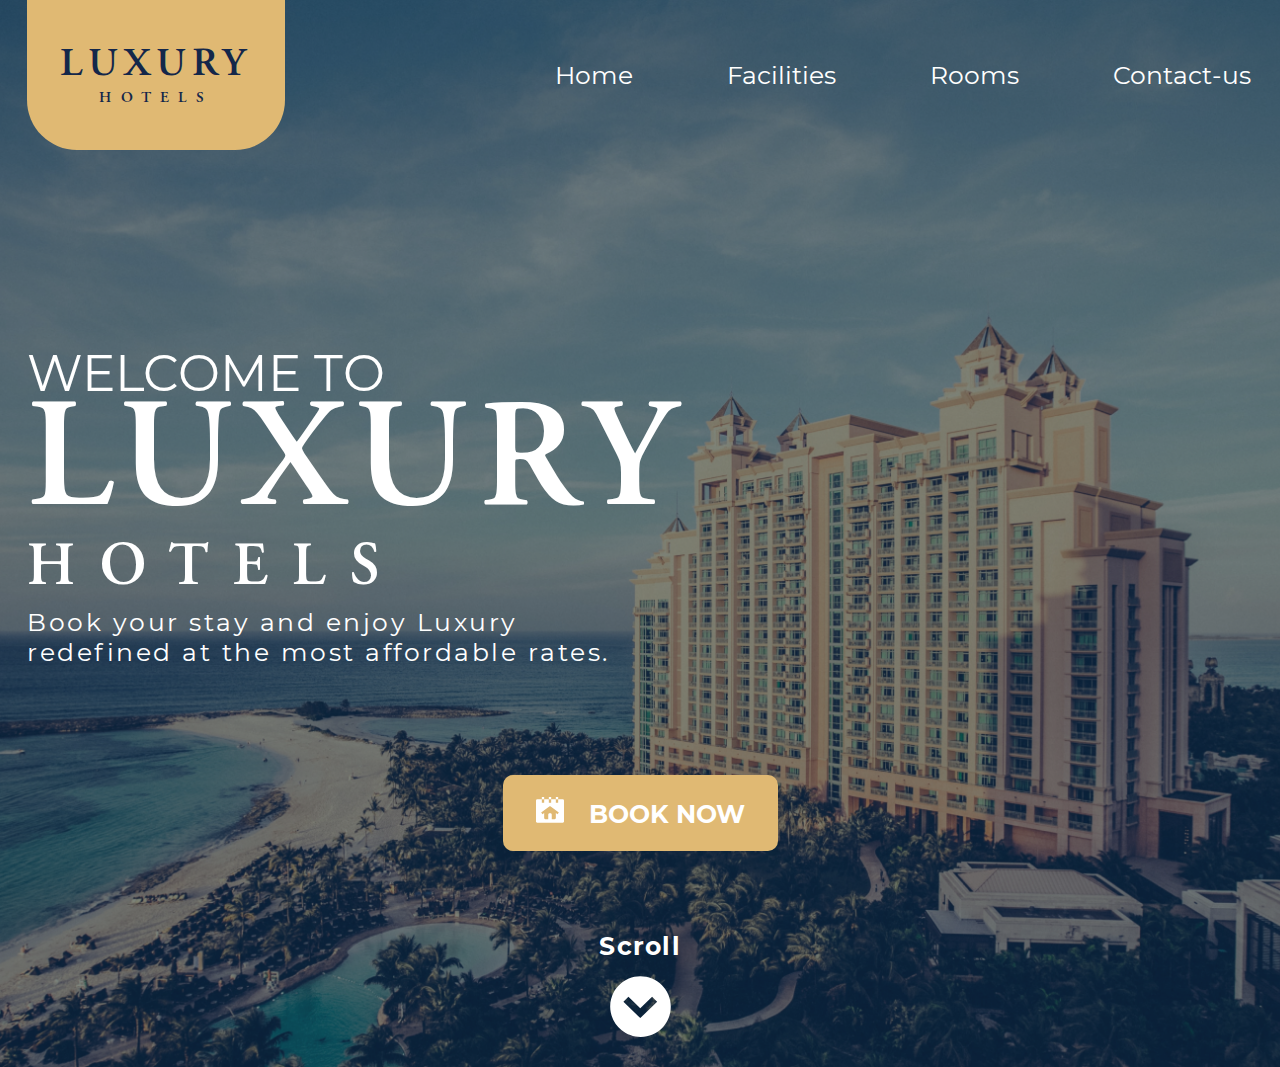
==== index.html @ 6fe110f0 "one block" ====
<!DOCTYPE html>
<html lang="en">
<head>
    <meta charset="UTF-8">
    <meta http-equiv="X-UA-Compatible" content="IE=edge">
    <meta name="viewport" content="width=device-width, initial-scale=1.0">
    <title>Luxury Hotel Dubai | Official Site</title>
    <link rel="shortcut icon" href="img/favicon.ico" type="image/x-icon">
    <style>
    @font-face {
    font-family: 'Adobe Garamond Pro Adobe Semibold';
    src: url('fonts/AGaramondPro-Semibold.eot');
    src: url('fonts/AGaramondPro-Semibold.eot?#iefix') format('embedded-opentype'),
    url('fonts/AGaramondPro-Semibold.woff') format('woff'),
    url('fonts/AGaramondPro-Semibold.ttf') format('truetype');
    font-weight: normal;
    font-style: normal;
    }
    @font-face {
    font-family: 'Montserrat';
    font-style: normal;
    font-weight: 400;
    src: url('fonts/montserrat-v15-latin-regular.eot'); /* IE9 Compat Modes */
    src: local(''),
        url('fonts/montserrat-v15-latin-regular.eot?#iefix') format('embedded-opentype'), /* IE6-IE8 */
        url('fonts/montserrat-v15-latin-regular.woff2') format('woff2'), /* Super Modern Browsers */
        url('fonts/montserrat-v15-latin-regular.woff') format('woff'), /* Modern Browsers */
        url('fonts/montserrat-v15-latin-regular.ttf') format('truetype'), /* Safari, Android, iOS */
        url('fonts/montserrat-v15-latin-regular.svg#Montserrat') format('svg'); /* Legacy iOS */
    }
    @font-face {
    font-family: 'Montserrat';
    font-style: normal;
    font-weight: 700;
    src: url('fonts/montserrat-v15-latin-700.eot'); /* IE9 Compat Modes */
    src: local(''),
        url('fonts/montserrat-v15-latin-700.eot?#iefix') format('embedded-opentype'), /* IE6-IE8 */
        url('fonts/montserrat-v15-latin-700.woff2') format('woff2'), /* Super Modern Browsers */
        url('fonts/montserrat-v15-latin-700.woff') format('woff'), /* Modern Browsers */
        url('fonts/montserrat-v15-latin-700.ttf') format('truetype'), /* Safari, Android, iOS */
        url('fonts/montserrat-v15-latin-700.svg#Montserrat') format('svg'); /* Legacy iOS */
    }
    </style>
    <link rel="stylesheet" href="style.css">
</head>
<body>
    <header class="header">
        <div class="header__container">
            <div class="top-header">
                <div class="top-header__contain-link">
                    <a href="" class="top-header__link">
                        <h1 class="top-header__title">LUXURY</h1>
                        <span class="top-header__sub-title">HOTELS</span>
                    </a>
                </div>
                <div class="top-header__menu">
                    <ul class="top-header__menu-list">
                        <li><a class="top-header__menu-link" href="index.php">Home</a></li>
                        <li><a class="top-header__menu-link" href="facilities.php">Facilities</a></li>
                        <li><a class="top-header__menu-link" href="rooms.php">Rooms</a></li>
                        <li><a class="top-header__menu-link" href="contact.php">Contact-us</a></li>
                    </ul>
                </div>
            </div>
            <div class="bottom-header">
                <div class="bottom-header__text-info">
                    <p class="bottom-header__title-top">WELCOME TO</p>
                    <h2 class="bottom-header__title">LUXURY</h2>
                    <span class="bottom-header__title-bottom">HOTELS</span>
                    <p class="bottom-header__title-text">Book your stay and enjoy Luxury
                        redefined at the most affordable rates.
                    </p>
                </div>
                <div class="bottom-header__elemrnts">
                    <button class="bottom-header__button">
                        <svg class="bottom-header__button-img" width="28" height="26" viewBox="0 0 28 26" fill="none" xmlns="http://www.w3.org/2000/svg">
                            <path d="M12.8333 0H15.1667V2.33333H12.8333V0Z" fill="white"/>
                            <path d="M19.8333 0H22.1667V2.33333H19.8333V0Z" fill="white"/>
                            <path d="M5.83333 0H8.16666V2.33333H5.83333V0Z" fill="white"/>
                            <path d="M26.8333 2.33331L22.1667 2.33333L22.1667 5.83331H19.8333L19.8333 2.33333H15.1667L15.1667 5.83331H12.8333L12.8333 2.33333H8.16666L8.16667 5.83331H5.83333L5.83333 2.33333L1.16667 2.33331C0.857247 2.33331 0.560501 2.45623 0.341709 2.67502C0.122916 2.89381 0 3.19056 0 3.49998V24.5C0 24.8094 0.122916 25.1061 0.341709 25.3249C0.560501 25.5437 0.857247 25.6666 1.16667 25.6666H26.8333C27.1427 25.6666 27.4395 25.5437 27.6583 25.3249C27.8771 25.1061 28 24.8094 28 24.5V3.49998C28 3.19056 27.8771 2.89381 27.6583 2.67502C27.4395 2.45623 27.1427 2.33331 26.8333 2.33331ZM21.4887 17.2827L19.8333 16.1V21C19.8333 21.3094 19.7104 21.6061 19.4916 21.8249C19.2728 22.0437 18.9761 22.1666 18.6667 22.1666H15.75V17.5C15.75 17.1906 15.6271 16.8938 15.4083 16.675C15.1895 16.4562 14.8927 16.3333 14.5833 16.3333H13.4167C13.1072 16.3333 12.8105 16.4562 12.5917 16.675C12.3729 16.8938 12.25 17.1906 12.25 17.5V22.1666H9.33333C9.02391 22.1666 8.72717 22.0437 8.50837 21.8249C8.28958 21.6061 8.16667 21.3094 8.16667 21V16.1L6.51146 17.2827L5.15521 15.3839L13.3219 9.5506C13.5206 9.4113 13.7573 9.33657 14 9.33657C14.2427 9.33657 14.4794 9.4113 14.6781 9.5506L22.8448 15.3839L21.4887 17.2827Z" fill="white"/>
                        </svg>
                        book now
                    </button>
                    <div class="scroll-element">
                        <span class="scroll-element__text">Scroll</span>
                        <svg class="scroll-element__img" width="61" height="61" viewBox="0 0 61 61" fill="none" xmlns="http://www.w3.org/2000/svg">
                            <path d="M30.662 61C23.6269 60.9939 16.8101 58.5566 11.366 54.1008C5.92184 49.6451 2.18493 43.4447 0.78804 36.5497C-0.608846 29.6547 0.420145 22.4888 3.70077 16.2655C6.98139 10.0421 12.312 5.14381 18.79 2.40002C26.218 -0.616 34.5347 -0.58696 41.9415 2.48086C49.3483 5.54868 55.2499 11.4087 58.37 18.7936C61.49 26.1786 61.5778 34.4949 58.6144 41.944C55.6509 49.3932 49.8744 55.3765 42.534 58.6C38.7784 60.1907 34.7405 61.007 30.662 61ZM18.439 20.755L13.422 25.655L30.262 42.1L47.103 25.65L42.086 20.75L30.262 32.3L18.439 20.755Z" fill="white"/>
                        </svg>
                    </div>
                </div>
            </div>
        </div>
    </header>
</body>
</html>
---- style.css ----
* {
    padding: 0;
    margin: 0;
    box-sizing: border-box;
    border: 0;
}

.header {
    background: url(img/backgrounHeader.png) no-repeat 50%;
    background-size: cover;
}

.header__container {
    margin: 0 auto;
    max-width: 1498px;
    width: 100%;
}

.top-header {
    display: flex;
    justify-content: space-between;
    align-items: center;
    margin-bottom: 193px;
}

.top-header__contain-link {
    background: #E0B973;
    border-bottom-left-radius: 50px;
    border-bottom-right-radius: 50px;
}

.top-header__link {
    display: block;
    text-decoration: none;
    padding: 42px 33px;
}

.top-header__title {
    font-family: 'Adobe Garamond Pro Adobe Semibold';
    font-style: normal;
    text-align: center;
    font-weight: normal;
    font-size: 40px;
    letter-spacing: 0.15em;
    color: #14274A;
}

.top-header__sub-title {
    display: block;
    font-family: 'Adobe Garamond Pro Adobe Semibold';
    font-style: normal;
    text-align: center;
    font-weight: normal;
    font-size: 15px;
    letter-spacing: 9px;
    color: #14274A;
}

.top-header__menu-list {
    display: flex;
    list-style-type: none;
}

.top-header__menu-link {
    text-decoration: none;
    color: #FFFFFF;
    font-family: Montserrat;
    font-style: normal;
    font-weight: normal;
    font-size: 25px;
    border: 2px solid transparent;
}

.top-header__menu-list li + li{
    padding-left: 90px;
}

.bottom-header__text-info {
    width: 100%;
    max-width: 700px;
    margin-bottom: 108px;
}

.bottom-header__title-top {
    font-family: Montserrat;
    font-style: normal;
    font-weight: normal;
    font-size: 50px;
    color: #FFFFFF;
}

.bottom-header__title {
    font-family: 'Adobe Garamond Pro Adobe Semibold';
    font-style: normal;
    font-weight: bold;
    font-size: 154px;
    line-height: 110px;
    letter-spacing: 0.07em;
    color: #FFFFFF;
    margin: 10px 0 10px 0;
}

.bottom-header__title-bottom {
    font-family: 'Adobe Garamond Pro Adobe Semibold';
    font-style: normal;
    font-weight: bold;
    font-size: 60px;
    letter-spacing: 0.4em;
    color: #FFFFFF;
}

.bottom-header__title-text {
    font-family: Montserrat;
    font-style: normal;
    font-weight: normal;
    font-size: 25px;
    letter-spacing: 0.1em;
    color: #FFFFFF;
    max-width: 600px;
}

.bottom-header__elemrnts {
    display: flex;
    justify-content: center;
    flex-direction: column;
    align-items: center;
}

.bottom-header__button {
    display: block;
    font-family: Montserrat;
    font-style: normal;
    font-weight: bold;
    font-size: 25px;
    text-transform: uppercase;
    color: #FFFFFF;
    background-color: #E0B973;
    border-radius: 10px;
    padding: 22px 33px;
    margin-bottom: 80px;
}

.bottom-header__button-img {
    margin-right: 18px;
}

.scroll-element {
    display: flex;
    justify-content: center;
    align-items: center;
    flex-direction: column;
}
.scroll-element__text {
    font-family: Montserrat;
    font-style: normal;
    font-weight: bold;
    font-size: 25px;
    letter-spacing: 0.05em;
    color: #FFFFFF;
}
.scroll-element__img {
    margin: 15px 0 30px;
}

/* MOBILE */

@media (max-width: 1520px) {
    
    .header__container {
        margin: 0 auto;
        padding: 0 27px;
    }
}

@media (max-width: 1080px) {
    
    .header__container {
        margin: 0 auto;
        padding: 0 27px;
    }

    .top-header {
        flex-direction: column;   
        margin-bottom: 150px;
    }

    .top-header__link {
        padding: 0 0 5px 0;
    }

    .top-header__contain-link {
        background: #E0B973;
        border-bottom-left-radius: 50px;
        border-bottom-right-radius: 50px;
        width: 100%;
    }

    .top-header__menu {
        margin-top: 13px;
    }

    .bottom-header__text-info {
        margin-bottom: 80px;
    }

    .bottom-header__button {
        margin-bottom: 60px;
    }
}

@media (max-width: 800px) {
    
    .top-header__menu-list li + li {
        padding-left: 30px;
    }

    .bottom-header__title-top {
        font-size: calc(50px - 50%);
    }
    
    .bottom-header__title {
        font-size: 118px;
        margin: 0;
    }
    
    .bottom-header__title-bottom {
        display: block;
        font-size: 38px;
        line-height: 25px;
        margin-bottom: 23px;
    }
    
    .scroll-element__img {
        margin: 8px 0 25px;
    }
}

@media (max-width: 576px) {
    
    .top-header__title {
        font-size: 30px;
    }

    .top-header__sub-title {
        font-size: 14px;
        letter-spacing: 6px;
        color: #14274A;
    }

    .top-header__menu-link {
        font-size: 18px;
    }

    .top-header {
        flex-direction: column;   
        margin-bottom: 75px;
    }

    .bottom-header__title-top {
        font-size: 32px;
    }

    .bottom-header__title {
        font-size: 100px;
    }

    .bottom-header__title-bottom {
        font-size: 34px;
        line-height: 4px;
        letter-spacing: 16.2px;
        margin-bottom: 23px;
    }

    .bottom-header__title-text {
        line-height: 26px;
        font-size: 17px;
        color: #FFFFFF;
        max-width: 400px;
    }

    .bottom-header__text-info {
        margin-bottom: 50px;
    }

    .bottom-header__button {
        margin-bottom: 46px;
    }

    .scroll-element__text {
        font-size: 22px;
    }

    .scroll-element__img {
        width: 40px;
        height: 40px;
    }
}

@media (max-width: 485px) and (min-width: 320px) {
    
    .header__container {
        margin: 0 auto;
        padding: 0 10px;
    }

    .top-header__menu {
        margin-top: 7.5px;
    }

    .top-header__menu-link {
        font-size: 14px;
    }

    .top-header__menu-list li + li {
        padding-left: 12px;
    }

    .bottom-header__title-top {
        font-size: 26px;
        margin-bottom: 10px;
    }

    .bottom-header__title {
        font-size: 67px;
        line-height: 52px;
        letter-spacing: 0.07em;
        margin-bottom: 10px;
    }

    .bottom-header__title-bottom {
        font-size: 24px;
        line-height: 1px;
        letter-spacing: 6.2px;
        margin-bottom: 24px;
    }

    .bottom-header__title-text {
        line-height: 20px;
        font-size: 12px;
        max-width: 400px;
    }

    .bottom-header__button {
        font-size: 18px;
        text-transform: uppercase;
        color: #FFFFFF;
        background-color: #E0B973;
        border-radius: 10px;
        padding: 15px 27px;
        margin-bottom: 40px;
}

    .bottom-header__button-img {
        margin-right: 18px;
        width: 27px;
        height: 27px;
    }

    .scroll-element__text {
        font-size: 16px;
    }

    .scroll-element__img {
        width: 30px;
        height: 30px;
    }
}
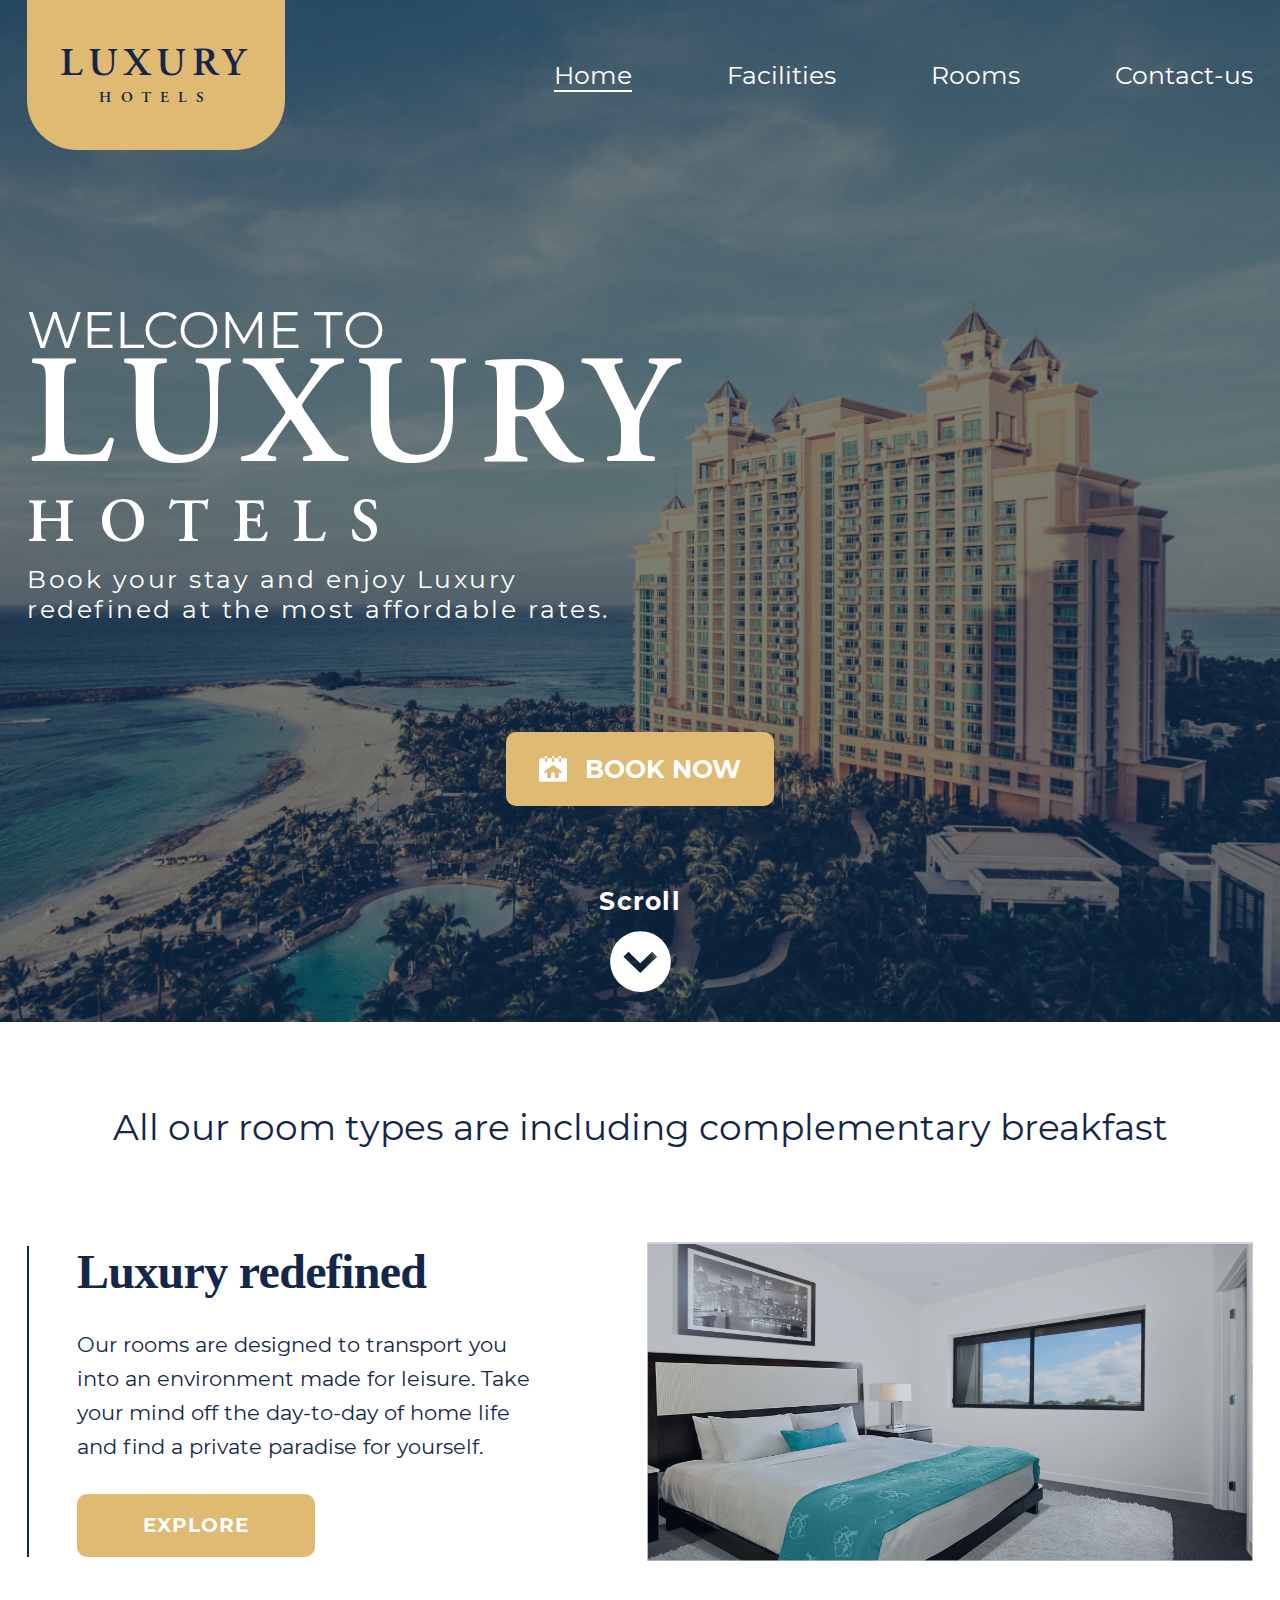
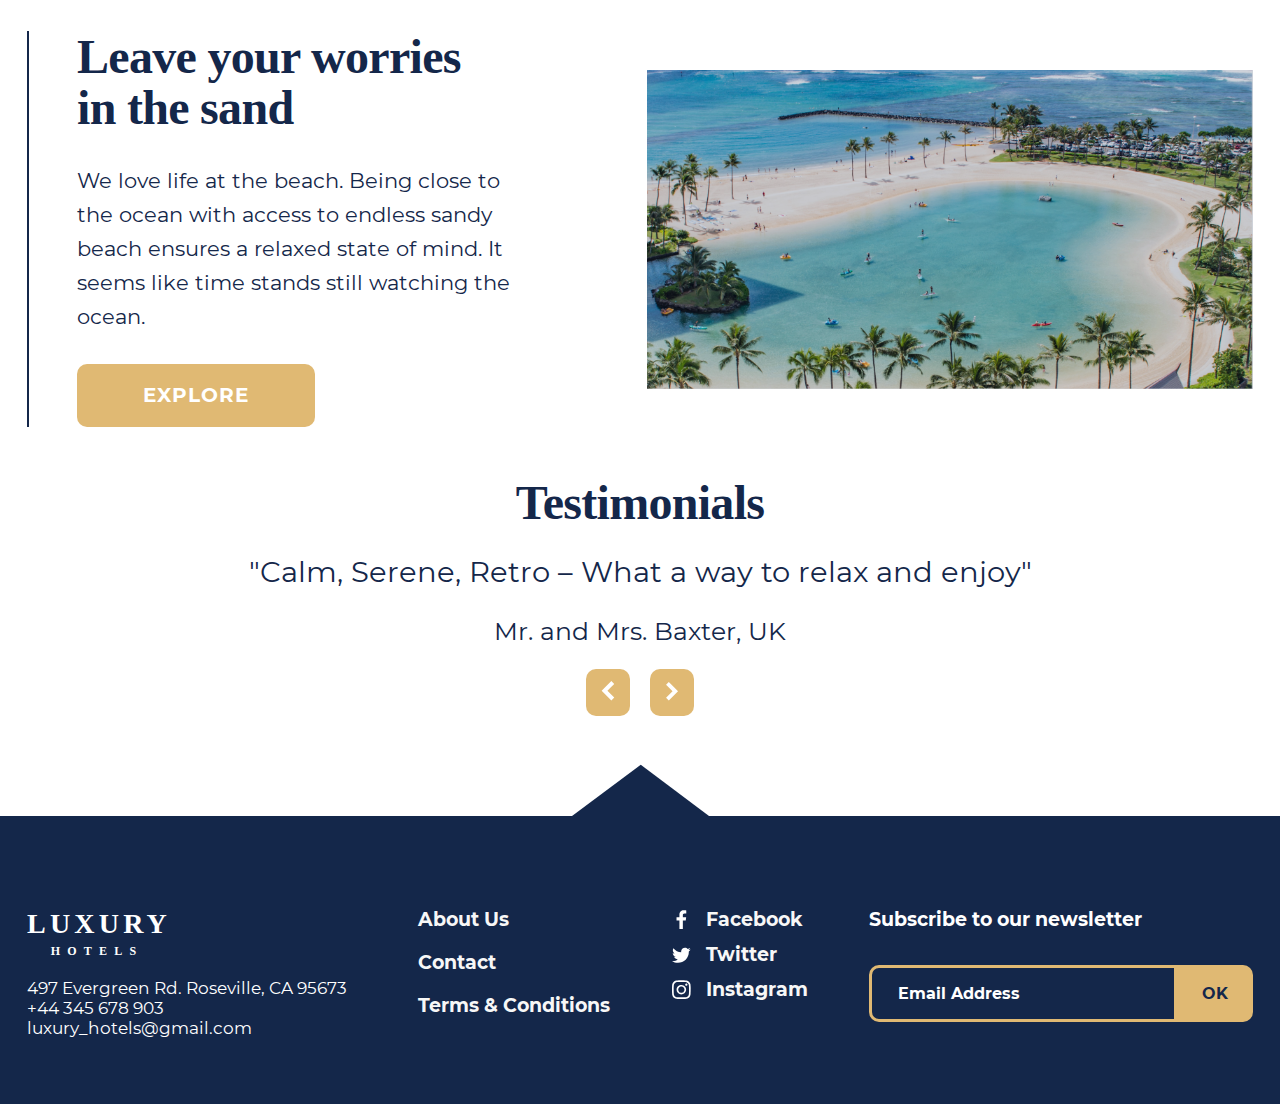
==== commit a3488b59: "adaptive block 2" ====
--- a/index.html
+++ b/index.html
@@ -41,9 +41,12 @@
         url('fonts/montserrat-v15-latin-700.svg#Montserrat') format('svg'); /* Legacy iOS */
     }
     </style>
-    <link rel="stylesheet" href="style.css">
+    <link rel="stylesheet" href="style/header.css">
+    <link rel="stylesheet" href="style/home.css">
+    <link rel="stylesheet" href="style/footer.css">
 </head>
 <body>
+    <!-- THIS IS HEADER --> <!-- THIS IS HEADER -->
     <header class="header">
         <div class="header__container">
             <div class="top-header">
@@ -55,10 +58,10 @@
                 </div>
                 <div class="top-header__menu">
                     <ul class="top-header__menu-list">
-                        <li><a class="top-header__menu-link" href="index.php">Home</a></li>
-                        <li><a class="top-header__menu-link" href="facilities.php">Facilities</a></li>
-                        <li><a class="top-header__menu-link" href="rooms.php">Rooms</a></li>
-                        <li><a class="top-header__menu-link" href="contact.php">Contact-us</a></li>
+                        <li><a class="top-header__menu-link top-header__menu-link--active" href="index.html">Home</a></li>
+                        <li><a class="top-header__menu-link" href="facilities.html">Facilities</a></li>
+                        <li><a class="top-header__menu-link" href="rooms.html">Rooms</a></li>
+                        <li><a class="top-header__menu-link" href="contact.html">Contact-us</a></li>
                     </ul>
                 </div>
             </div>
@@ -81,15 +84,132 @@
                         </svg>
                         book now
                     </button>
-                    <div class="scroll-element">
-                        <span class="scroll-element__text">Scroll</span>
+                    <button class="scroll-element__button">
+                        Scroll
                         <svg class="scroll-element__img" width="61" height="61" viewBox="0 0 61 61" fill="none" xmlns="http://www.w3.org/2000/svg">
                             <path d="M30.662 61C23.6269 60.9939 16.8101 58.5566 11.366 54.1008C5.92184 49.6451 2.18493 43.4447 0.78804 36.5497C-0.608846 29.6547 0.420145 22.4888 3.70077 16.2655C6.98139 10.0421 12.312 5.14381 18.79 2.40002C26.218 -0.616 34.5347 -0.58696 41.9415 2.48086C49.3483 5.54868 55.2499 11.4087 58.37 18.7936C61.49 26.1786 61.5778 34.4949 58.6144 41.944C55.6509 49.3932 49.8744 55.3765 42.534 58.6C38.7784 60.1907 34.7405 61.007 30.662 61ZM18.439 20.755L13.422 25.655L30.262 42.1L47.103 25.65L42.086 20.75L30.262 32.3L18.439 20.755Z" fill="white"/>
                         </svg>
+                    </button>
+                </div>
+            </div>
+        </div>
+    </header>
+    <!-- THIS IS HEADER --> <!-- THIS IS HEADER -->
+    <section class="offers">
+        <div class="offers__container">
+            <h3 class="offers__including">All our room types are including complementary breakfast</h3>
+            <div class="offer">
+                <div class="offer__text">
+                    <h4 class="offer__title">Luxury redefined</h4>
+                    <p class="offer__description">Our rooms are designed to transport 
+                        you into an environment made for leisure. 
+                        Take your mind off the day-to-day of home 
+                        life and find a private paradise for yourself.
+                    </p>
+                    <button class="offer__button">EXPLORE</button>
+                </div>
+                <!-- <div class="offer__image-container"> -->
+                    <img class="offer__img" src="img/offer1.png" width="866" height="579" alt="offer">
+                <!-- </div> -->
+            </div>
+            <div class="offer">
+                <div class="offer__text">
+                    <h4 class="offer__title">Leave your worries in the sand</h4>
+                    <p class="offer__description">We love life at the beach. Being close
+                        to the ocean with access to endless sandy
+                        beach ensures a relaxed state of mind. It 
+                        seems like time stands still watching the 
+                        ocean. 
+                    </p>
+                    <button class="offer__button">EXPLORE</button>
+                </div>
+                <img class="offer__img" src="img/offer2.png" width="866" height="487" alt="offer">
+            </div>
+        </div>
+    </section>
+    <section class="testimonials">
+        <p class="testimonials__title">Testimonials</p>
+        <div class="testimonials__item">
+            <p class="testimonials__text">
+                "Calm, Serene, Retro – What a way to relax and enjoy"
+            </p>
+            <span class="testimonials__name">
+                Mr. and Mrs. Baxter, UK
+            </span>    
+        </div>
+        <div class="testimontial__buttons">
+            <button class="testimonials__button-left">
+                <svg class="testimonials__button-svg" width="14" height="20" viewBox="0 0 14 20" fill="none" xmlns="http://www.w3.org/2000/svg">
+                    <path d="M0.659988 9.693L10.353 0L13.24 2.887L6.43399 9.693L13.24 16.5L10.353 19.387L0.659988 9.693Z" fill="white"/>
+                </svg>                
+            </button>
+            <button class="testimonials__button-right">
+                <svg class="testimonials__button-svg" width="14" height="20" viewBox="0 0 14 21" fill="none" xmlns="http://www.w3.org/2000/svg">
+                    <path d="M13.34 10.692L3.64701 20.385L0.76001 17.498L7.56601 10.692L0.76001 3.88505L3.64701 0.998047L13.34 10.692Z" fill="white"/>
+                </svg>                
+            </button>
+        </div>
+    </section>
+    <!-- THIS IS FOOTER --> <!-- THIS IS FOOTER -->
+    <footer class="footer">
+        <div class="footer__container">
+            <div class="footer__logo-block">
+                <a href="" class="footer__logo-link">
+                    <h1 class="footer__logo-title">LUXURY</h1>
+                    <span class="footer__logo-subtitle">HOTELS</span>
+                </a>
+                <p class="footer__logo-text">
+                    497 Evergreen Rd. Roseville, CA 95673
+                    +44 345 678 903
+                    luxury_hotels@gmail.com
+                </p>
+            </div>
+            <div class="footer__contacts">
+                <ul class="footer__contacts-menu">
+                    <li><a href="" class="footer__contacts-item">About Us</a></li>
+                    <li><a href="" class="footer__contacts-item">Contact</a></li>
+                    <li><a href="" class="footer__contacts-item">Terms & Conditions</a></li>
+                </ul>
+            </div>
+            <div class="footer__sotial">
+                <ul class="footer__sotial-menu">
+                    <li>
+                        <a href="" class="footer__sotial-item">
+                            <svg width="19" height="19" viewBox="0 0 10 19" fill="none" xmlns="http://www.w3.org/2000/svg">
+                                <path fill-rule="evenodd" clip-rule="evenodd" d="M6.34657 19V10.5H9.24657L9.66157 7.18104H6.34657V5.10304C6.34657 4.17004 6.65757 3.44404 8.00557 3.44404H9.76857V0.433038C9.35357 0.433038 8.32057 0.333038 7.17657 0.333038C6.59883 0.293557 6.01941 0.37999 5.47834 0.586364C4.93727 0.792738 4.44747 1.11413 4.04278 1.52834C3.63808 1.94254 3.32815 2.43967 3.13439 2.98539C2.94064 3.5311 2.86768 4.11237 2.92057 4.68904V7.17704H0.0205688V10.496H2.92057V18.996L6.34657 19Z" fill="white"/>
+                            </svg>
+                            Facebook
+                        </a>
+                    </li>
+                    <li>
+                        <a href="" class="footer__sotial-item">
+                            <svg width="19" height="16" viewBox="0 0 19 16" fill="none" xmlns="http://www.w3.org/2000/svg">
+                                <path fill-rule="evenodd" clip-rule="evenodd" d="M5.93158 15.8079C7.36514 15.8208 8.78692 15.548 10.1139 15.0054C11.4408 14.4627 12.6464 13.6612 13.6601 12.6474C14.6738 11.6337 15.4754 10.4282 16.0181 9.1012C16.5607 7.77424 16.8335 6.35246 16.8206 4.91889V4.39989C17.5452 3.84838 18.1757 3.18309 18.6876 2.42989C17.9921 2.73224 17.2598 2.94139 16.5096 3.05189C17.2808 2.56758 17.8655 1.83663 18.1686 0.977891C17.4193 1.39498 16.617 1.70882 15.7836 1.91089C15.4328 1.51559 15.0014 1.20003 14.5184 0.985446C14.0354 0.770864 13.5121 0.662242 12.9836 0.666891C11.971 0.68312 11.0044 1.09258 10.2884 1.80867C9.57227 2.52476 9.1628 3.49132 9.14658 4.50389C9.12173 4.7845 9.15579 5.06721 9.24658 5.33389C7.72067 5.26018 6.22813 4.86124 4.86894 4.16379C3.50975 3.46635 2.31529 2.4865 1.36558 1.28989C1.02421 1.89025 0.845324 2.56927 0.846577 3.25989C0.860265 3.88669 1.01682 4.50209 1.30431 5.05923C1.59181 5.61637 2.00266 6.10055 2.50558 6.47489C1.88217 6.46202 1.27352 6.28285 0.742577 5.95589C0.741565 6.84403 1.05249 7.70431 1.62108 8.38659C2.18967 9.06886 2.97981 9.52978 3.85358 9.68889C3.51569 9.77865 3.16539 9.81243 2.81658 9.78889C2.57025 9.80672 2.32291 9.77265 2.09058 9.68889C2.34362 10.4582 2.82819 11.1305 3.47797 11.6138C4.12776 12.0971 4.91103 12.3678 5.72058 12.3889C4.35745 13.4536 2.68017 14.0369 0.950577 14.0479C0.636197 14.0659 0.320989 14.0322 0.0175781 13.9479C1.73361 15.1942 3.80801 15.8494 5.92858 15.8149" fill="white"/>
+                            </svg>
+                            Twitter
+                        </a>
+                    </li>
+                    <li>
+                        <a href="" class="footer__sotial-item">
+                            <svg width="19" height="20" viewBox="0 0 19 20" fill="none" xmlns="http://www.w3.org/2000/svg">
+                                <path fill-rule="evenodd" clip-rule="evenodd" d="M9.35354 1.99204C10.5987 1.94407 11.8457 1.97747 13.0865 2.09204C13.6885 2.08447 14.2865 2.18996 14.8495 2.40304C15.6263 2.76499 16.2506 3.38926 16.6125 4.16604C16.8251 4.73052 16.9296 5.32994 16.9205 5.93304C16.9205 6.86604 17.0205 7.17704 17.0205 9.66604C17.0685 10.9112 17.0351 12.1582 16.9205 13.399C16.9281 14.001 16.8226 14.599 16.6095 15.162C16.2476 15.9388 15.6233 16.5631 14.8465 16.925C14.2835 17.1381 13.6855 17.2436 13.0835 17.236C12.1505 17.236 11.8395 17.336 9.35054 17.336C8.10629 17.3829 6.86031 17.3485 5.62054 17.233C5.01859 17.2406 4.42057 17.1351 3.85754 16.922C3.08143 16.5611 2.45725 15.9383 2.09454 15.163C1.88146 14.6 1.77597 14.002 1.78354 13.4C1.78354 12.467 1.68354 12.156 1.68354 9.66704C1.63556 8.42186 1.66897 7.17487 1.78354 5.93404C1.77597 5.33209 1.88146 4.73407 2.09454 4.17104C2.2755 3.78613 2.52105 3.43506 2.82054 3.13304C3.06371 2.77033 3.43351 2.51143 3.85754 2.40704C4.42057 2.19396 5.01859 2.08847 5.62054 2.09604C6.86137 1.98147 8.10836 1.94807 9.35354 1.99604V1.99204ZM9.35354 0.333041C8.07504 0.286325 6.79487 0.319723 5.52054 0.433041C4.73969 0.432144 3.96527 0.57415 3.23554 0.852041C2.60628 1.05731 2.03674 1.41331 1.57654 1.88904C1.10081 2.34924 0.744806 2.91878 0.539539 3.54804C0.21189 4.26297 0.067871 5.04837 0.120539 5.83304C0.00722166 7.10737 -0.026177 8.38754 0.0205394 9.66604C-0.0263443 10.9459 0.00705452 12.2274 0.120539 13.503C0.118853 14.2823 0.259493 15.0553 0.535539 15.784C0.740806 16.4133 1.09681 16.9828 1.57254 17.443C2.03274 17.9188 2.60228 18.2748 3.23154 18.48C3.96027 18.7561 4.73328 18.8967 5.51254 18.895C6.78819 19.0085 8.06971 19.0419 9.34954 18.995C10.6294 19.0419 11.9109 19.0085 13.1865 18.895C13.9658 18.8967 14.7388 18.7561 15.4675 18.48C16.0933 18.2649 16.6617 17.9099 17.1295 17.442C17.5974 16.9742 17.9524 16.4058 18.1675 15.78C18.4436 15.0513 18.5842 14.2783 18.5825 13.499C18.5825 12.462 18.6825 12.151 18.6825 9.66204C18.7294 8.38221 18.696 7.10069 18.5825 5.82504C18.5842 5.04578 18.4436 4.27277 18.1675 3.54404C17.9623 2.91478 17.6063 2.34524 17.1305 1.88504C16.6702 1.4109 16.101 1.0563 15.4725 0.852041C14.7438 0.57451 13.9704 0.43251 13.1905 0.433041C11.9149 0.319554 10.6334 0.286155 9.35354 0.333041ZM9.35354 4.89604C8.7243 4.88577 8.09942 5.00213 7.51606 5.23821C6.93269 5.47429 6.40275 5.82526 5.95775 6.27026C5.51276 6.71525 5.16178 7.24519 4.92571 7.82856C4.68963 8.41192 4.57327 9.0368 4.58354 9.66604C4.58354 10.6095 4.86329 11.5317 5.38743 12.3161C5.91156 13.1005 6.65654 13.7119 7.52814 14.0729C8.39974 14.434 9.35883 14.5284 10.2841 14.3444C11.2094 14.1603 12.0593 13.706 12.7264 13.0389C13.3935 12.3718 13.8478 11.5219 14.0319 10.5966C14.2159 9.67133 14.1215 8.71224 13.7604 7.84064C13.3994 6.96904 12.788 6.22407 12.0036 5.69993C11.2192 5.1758 10.297 4.89604 9.35354 4.89604ZM9.35354 12.777C8.94294 12.7845 8.53506 12.7091 8.15424 12.5554C7.77343 12.4017 7.4275 12.1728 7.13712 11.8825C6.84673 11.5921 6.61786 11.2462 6.46416 10.8653C6.31045 10.4845 6.23508 10.0766 6.24254 9.66604C6.23508 9.25545 6.31045 8.84756 6.46416 8.46675C6.61786 8.08593 6.84673 7.74 7.13712 7.44962C7.4275 7.15924 7.77343 6.93036 8.15424 6.77666C8.53506 6.62296 8.94294 6.54758 9.35354 6.55504C9.76413 6.54758 10.172 6.62296 10.5528 6.77666C10.9336 6.93036 11.2796 7.15924 11.57 7.44962C11.8603 7.74 12.0892 8.08593 12.2429 8.46675C12.3966 8.84756 12.472 9.25545 12.4645 9.66604C12.472 10.0766 12.3966 10.4845 12.2429 10.8653C12.0892 11.2462 11.8603 11.5921 11.57 11.8825C11.2796 12.1728 10.9336 12.4017 10.5528 12.5554C10.172 12.7091 9.76413 12.7845 9.35354 12.777ZM14.3315 3.54704C14.1059 3.54704 13.8853 3.61396 13.6976 3.73933C13.51 3.86471 13.3638 4.04291 13.2774 4.2514C13.191 4.45989 13.1684 4.68931 13.2125 4.91064C13.2565 5.13197 13.3652 5.33528 13.5247 5.49485C13.6843 5.65442 13.8876 5.76309 14.1089 5.80712C14.3303 5.85114 14.5597 5.82855 14.7682 5.74219C14.9767 5.65583 15.1549 5.50958 15.2802 5.32195C15.4056 5.13431 15.4725 4.91371 15.4725 4.68804C15.4699 4.38624 15.3489 4.09753 15.1355 3.88412C14.922 3.6707 14.6333 3.54965 14.3315 3.54704Z" fill="white"/>
+                            </svg>                                
+                            Instagram
+                        </a>
+                    </li>
+                </ul>
+            </div>
+            <div class="footer__form">
+                <form>
+                    <label class="footer__foorm-label" for="email-address">Subscribe to our newsletter</label>
+                    <div class="footer__form-elements">
+                        <input class="footer__form-input" type="email" name="email-address" placeholder="Email Address">
+                        <button class="footer__form-button" name="submit">OK</button>
                     </div>
-                </div>
-            </div>
-        </div>
-    </header>
+                </form>
+            </div>
+        </div>
+    </footer>
+    <!-- THIS IS FOOTER --> <!-- THIS IS FOOTER -->
 </body>
 </html>--- a/style/header.css
+++ b/style/header.css
@@ -0,0 +1,470 @@
+* {
+    padding: 0;
+    margin: 0;
+    box-sizing: border-box;
+    border: 0;
+    font-family: Montserrat;
+}
+
+.header {
+    background: url(/img/backgroundHeader.png) no-repeat 50%;
+    background-size: cover;
+}
+
+.header__container {
+    margin: 0 auto;
+    max-width: 1498px;
+    width: 100%;
+}
+
+.top-header {
+    display: flex;
+    justify-content: space-between;
+    align-items: center;
+    margin-bottom: 193px;
+}
+
+.top-header__contain-link {
+    background: #E0B973;
+    border-bottom-left-radius: 50px;
+    border-bottom-right-radius: 50px;
+}
+
+.top-header__link {
+    display: block;
+    text-decoration: none;
+    padding: 42px 33px;
+}
+
+.top-header__title {
+    font-family: 'Adobe Garamond Pro Adobe Semibold';
+    font-style: normal;
+    text-align: center;
+    font-weight: normal;
+    font-size: 40px;
+    letter-spacing: 0.15em;
+    color: #14274A;
+}
+
+.top-header__sub-title {
+    display: block;
+    font-family: 'Adobe Garamond Pro Adobe Semibold';
+    font-style: normal;
+    text-align: center;
+    font-weight: normal;
+    font-size: 15px;
+    letter-spacing: 9px;
+    color: #14274A;
+}
+
+.top-header__menu-list {
+    display: flex;
+    list-style-type: none;
+}
+
+.top-header__menu-link {
+    text-decoration: none;
+    color: #FFFFFF;
+    font-style: normal;
+    font-weight: normal;
+    font-size: 25px;
+    transition: 0.4s;
+    border-bottom: 2px solid transparent;
+}
+
+.top-header__menu-link--active {
+    border-bottom: 2px solid #FFFFFF;
+}
+
+.top-header__menu-link:hover {
+    color: #e0b973;
+}
+
+.top-header__menu-list li + li{
+    padding-left: 95px;
+}
+
+.bottom-header__text-info {
+    width: 100%;
+    max-width: 700px;
+    margin-bottom: 108px;
+}
+
+.bottom-header__title-top {
+    font-style: normal;
+    font-weight: normal;
+    font-size: 50px;
+    color: #FFFFFF;
+}
+
+.bottom-header__title {
+    font-family: 'Adobe Garamond Pro Adobe Semibold';
+    font-style: normal;
+    font-weight: bold;
+    font-size: 154px;
+    line-height: 110px;
+    letter-spacing: 0.07em;
+    color: #FFFFFF;
+    margin: 10px 0 10px 0;
+}
+
+.bottom-header__title-bottom {
+    font-family: 'Adobe Garamond Pro Adobe Semibold';
+    font-style: normal;
+    font-weight: bold;
+    font-size: 60px;
+    letter-spacing: 0.4em;
+    color: #FFFFFF;
+}
+
+.bottom-header__title-text {
+    font-style: normal;
+    font-weight: normal;
+    font-size: 25px;
+    letter-spacing: 0.1em;
+    color: #FFFFFF;
+    max-width: 600px;
+}
+
+.bottom-header__elemrnts {
+    display: flex;
+    justify-content: center;
+    flex-direction: column;
+    align-items: center;
+}
+
+.bottom-header__button {
+    display: flex;
+    align-items: center;
+    font-style: normal;
+    font-weight: bold;
+    font-size: 25px;
+    text-transform: uppercase;
+    color: #FFFFFF;
+    background-color: #E0B973;
+    border-radius: 10px;
+    transition: 0.4s;
+    cursor: pointer;
+    padding: 22px 33px;
+    margin-bottom: 80px;
+}
+
+.bottom-header__button-img {
+    margin-right: 18px;
+}
+
+.bottom-header__button:hover {
+    background-color: rgb(224 185 115 / 70%);
+}
+
+.bottom-header__button:active, 
+.bottom-header__button:focus {
+    outline: none;
+}
+
+.scroll-element__button {
+    display: flex;
+    justify-content: center;
+    align-items: center;
+    flex-direction: column;
+    font-style: normal;
+    font-weight: bold;
+    font-size: 25px;
+    letter-spacing: 0.05em;
+    color: #FFFFFF;
+    background-color: transparent;
+}
+
+.scroll-element__button:active, 
+.scroll-element__button:focus {
+    outline: none;
+}
+
+.scroll-element__img {
+    margin: 15px 0 30px;
+}
+
+/* MOBILE */
+
+@media (max-width: 1520px) {
+    
+    .header__container {
+        margin: 0 auto;
+        padding: 0 27px;
+    }
+
+    .top-header {
+        margin-bottom: 150px;
+    }
+}
+
+@media (max-width: 1080px) {
+    
+    .header__container {
+        margin: 0 auto;
+        padding: 0 27px;
+    }
+
+    .top-header {
+        flex-direction: column;   
+        margin-bottom: 100px;
+    }
+
+    .top-header__link {
+        padding: 0 0 5px 0;
+    }
+
+    .top-header__contain-link {
+        background: #E0B973;
+        border-bottom-left-radius: 50px;
+        border-bottom-right-radius: 50px;
+        width: 100%;
+    }
+
+    .top-header__menu {
+        margin-top: 13px;
+    }
+
+    .bottom-header__text-info {
+        margin-bottom: 80px;
+    }
+
+    .bottom-header__button {
+        margin-bottom: 60px;
+    }
+
+    .scroll-element__img {
+        margin: 3px 0 21px;
+        width: 45px;
+    }
+}
+
+@media (max-width: 800px) {
+    
+    .top-header__menu-list li + li {
+        padding-left: 30px;
+    }
+
+    .bottom-header__title-top {
+        font-size: calc(50px - 50%);
+    }
+    
+    .bottom-header__title {
+        font-size: 118px;
+        margin: 0;
+    }
+    
+    .bottom-header__title-bottom {
+        display: block;
+        font-size: 38px;
+        line-height: 25px;
+        margin-bottom: 23px;
+    }
+}
+
+@media (max-width: 576px) {
+    
+    .top-header__title {
+        font-size: 30px;
+    }
+
+    .top-header__sub-title {
+        font-size: 14px;
+        letter-spacing: 6px;
+        color: #14274A;
+    }
+
+    .top-header__menu-link {
+        font-size: 18px;
+    }
+
+    .top-header {
+        flex-direction: column;   
+        margin-bottom: 75px;
+    }
+
+    .bottom-header__title-top {
+        font-size: 32px;
+    }
+
+    .bottom-header__title {
+        font-size: 100px;
+    }
+
+    .bottom-header__title-bottom {
+        font-size: 34px;
+        line-height: 4px;
+        letter-spacing: 16.2px;
+        margin-bottom: 23px;
+    }
+
+    .bottom-header__title-text {
+        line-height: 26px;
+        font-size: 17px;
+        color: #FFFFFF;
+        max-width: 400px;
+    }
+
+    .bottom-header__text-info {
+        margin-bottom: 50px;
+    }
+
+    .bottom-header__button {
+        margin-bottom: 46px;
+    }
+
+    .scroll-element__button {
+        font-size: 22px;
+    }
+
+    .scroll-element__img {
+        width: 40px;
+        height: 40px;
+    }
+}
+
+@media (max-width: 428px) {
+
+    .header__container {
+        margin: 0 auto;
+        padding: 0 10px;
+    }
+
+    .top-header__title {
+        font-size: 30px;
+        margin-top: 5px;
+        line-height: 28px;
+    }
+
+    .top-header__menu {
+        margin-top: 7.5px;
+    }
+
+    .top-header__menu-link {
+        font-size: 15px;
+    }
+
+    .top-header__menu-list li + li {
+        padding-left: 12px;
+    }
+
+    .bottom-header__title-top {
+        font-size: 26px;
+        margin-bottom: 10px;
+    }
+
+    .bottom-header__title {
+        font-size: 67px;
+        line-height: 52px;
+        letter-spacing: 0.07em;
+        margin-bottom: 10px;
+    }
+
+    .bottom-header__title-bottom {
+        font-size: 24px;
+        line-height: 1px;
+        letter-spacing: 6.2px;
+        margin-bottom: 22px;
+    }
+
+    .bottom-header__title-text {
+        line-height: 20px;
+        font-size: 12px;
+        max-width: 316px;
+    }
+
+    .bottom-header__button {
+        font-size: 18px;
+        text-transform: uppercase;
+        color: #FFFFFF;
+        background-color: #E0B973;
+        border-radius: 10px;;
+        padding: 13.5px 25px;
+        margin-bottom: 40px;
+    }
+
+    .bottom-header__button-img {
+        margin-right: 18px;
+        width: 25px;
+        height: 25px;
+    }
+
+    .scroll-element__button {
+        font-size: 16px;
+    }
+
+    .scroll-element__img {
+        width: 30px;
+        height: 30px;
+    }
+}
+
+@media (max-width: 360px) and (min-width: 320px) {
+    
+    .header__container {
+        margin: 0 auto;
+        padding: 0 10px;
+    }
+
+    .top-header__menu {
+        margin-top: 7.5px;
+    }
+
+    .top-header__menu-link {
+        font-size: 14px;
+    }
+
+    .top-header__menu-list li + li {
+        padding-left: 12px;
+    }
+
+    .bottom-header__title-top {
+        font-size: 26px;
+        margin-bottom: 10px;
+    }
+
+    .bottom-header__title {
+        font-size: 67px;
+        line-height: 52px;
+        letter-spacing: 0.07em;
+        margin-bottom: 10px;
+    }
+
+    .bottom-header__title-bottom {
+        font-size: 24px;
+        line-height: 1px;
+        letter-spacing: 6.2px;
+        margin-bottom: 24px;
+    }
+
+    .bottom-header__title-text {
+        line-height: 20px;
+        font-size: 12px;
+        max-width: 400px;
+    }
+
+    .bottom-header__button {
+        font-size: 18px;
+        text-transform: uppercase;
+        color: #FFFFFF;
+        background-color: #E0B973;
+        border-radius: 10px;
+        padding: 15px 27px;
+        margin-bottom: 40px;
+    }
+
+    .bottom-header__button-img {
+        margin-right: 18px;
+        width: 27px;
+        height: 27px;
+    }
+
+    .scroll-element__button {
+        font-size: 16px;
+    }
+
+    .scroll-element__img {
+        width: 30px;
+        height: 30px;
+    }
+}--- a/style/home.css
+++ b/style/home.css
@@ -0,0 +1,506 @@
+.offers {
+    background: #fff;
+    padding: 83px 0 109px;
+}
+
+.offers__container {
+    margin: 0 auto;
+    max-width: 1613px;
+    width: 100%;
+}
+
+.offers__container .offer+.offer{
+    margin-top: 70px;
+}
+
+.offers__including {
+    font-style: normal;
+    font-weight: normal;
+    font-size: 36px;
+    text-align: center;
+    color: #14274A;
+    margin-bottom: 93px;
+}
+
+.offer {
+    display: flex;
+    justify-content: space-between;
+    align-items: center;
+}
+
+.offer__text {
+    border-left: 2px solid #14274A;
+    padding-left: 48px;
+}
+
+/* .offer__text::before {
+    content: "";
+    display: block;
+    width: 120px;
+    z-index: 1;
+    height: 49px;
+    border-left: 16px solid black;
+} */
+
+.offer__title {
+    font-family: Adobe Garamond Pro;
+    font-style: normal;
+    font-weight: bold;
+    font-size: 60px;
+    line-height: 66px;
+    letter-spacing: -0.7px;
+    color: #14274A;
+    max-width: 563px;
+    padding-bottom: 31px;
+}
+
+.offer__description {
+    font-style: normal;
+    font-weight: normal;
+    font-size: 25px;
+    color: #14274A;
+    max-width: 542px;
+    line-height: 40px;
+    padding-bottom: 30px;
+}
+
+.offer__button {
+    font-style: normal;
+    font-weight: bold;
+    font-size: 20px;
+    line-height: 24px;
+    letter-spacing: 0.05em;
+    color: #FFFFFF;
+    background-color: #E0B973;
+    cursor: pointer;
+    transition: 0.4s;
+    border-radius: 10px;
+    padding: 19px 66px 20px;
+}
+
+.offer__button:hover {
+    background-color: rgb(224 185 115 / 70%);
+}
+
+.offer__button:active, 
+.offer__button:focus {
+    outline: none;
+}
+
+.offer__img {
+    margin-right: 44px;
+}
+
+.testimonials {
+    margin: 0 auto;
+    max-width: 1000px;
+    width: 100%;
+    margin-bottom: 100px;
+}
+
+.testimonials__title {
+    font-family: Adobe Garamond Pro;
+    font-style: normal;
+    text-align: center;
+    font-weight: bold;
+    font-size: 60px;
+    letter-spacing: -0.7px;
+    color: #14274A;
+}
+
+.testimonials__item {
+    margin: 23px 0;
+}
+
+.testimonials__text {
+    font-style: normal;
+    font-weight: normal;
+    text-align: center;
+    font-size: 30px;
+    line-height: 37px;
+    /* max-width: 850px; */
+    width: 100%;
+    color: #14274A;
+    margin-bottom: 26px;
+}
+
+.testimonials__name {
+    display: block;
+    font-style: normal;
+    font-weight: normal;
+    text-align: center;
+    font-size: 25px;
+    line-height: 30px;
+    color: #14274A;
+}
+
+.testimontial__buttons {
+    display: flex;
+    align-items: center;
+    justify-content: center;
+}
+
+.testimonials__button-left {
+    margin-right: 20px;
+}
+
+.testimonials__button-left,
+.testimonials__button-right{
+    display: block;
+    padding: 12px 15px;
+    background: #E0B973;
+    border-radius: 10px;
+    transition: 0.4s;
+}
+
+.testimonials__button-left:active,
+.testimonials__button-right:active, 
+.testimonials__button-left:focus,
+.testimonials__button-right:focus {
+    outline: none;
+}
+
+.testimonials__button-left:hover,
+.testimonials__button-right:hover {
+    background-color: rgb(224 185 115 / 70%);
+}
+
+/* MOBILE */
+
+
+@media (max-width: 1520px) {
+    
+    .offers {
+        margin: 0 auto;
+        padding: 83px 27px 109px;
+    }
+
+    .offer__img {
+        width:calc( 866px - 200px );
+        height: calc( 579px - 200px );
+    }
+
+    .offer__img {
+        margin-right: 0px;
+    }
+}
+
+@media (max-width: 1336px) {
+
+    .offer__title {
+        font-size: 48px;
+        padding-bottom: 31px;
+        max-width: 400px;
+        line-height: 51px;
+    }
+
+    .offer__description {
+        font-size: 21px;
+        max-width: 463px;
+        line-height: 34px;
+        padding-bottom: 30px;
+    }
+
+    .offer__img {
+        width: calc( 866px - 260px );
+        height: calc( 579px - 260px );
+    }
+
+    .offers {
+        margin: 0 auto;
+        padding: 83px 27px 48px;
+    }   
+
+    
+    .testimonials__title {
+        font-size: 48px;
+        letter-spacing: -0.7px;
+    }
+
+    .testimonials__text {
+        font-size: 29px;
+    }
+
+}
+
+
+@media (max-width: 1200px) {
+    .offers {
+        margin: 0 auto;
+        padding: 43px 14px 48px;
+    }
+
+    .offers__including {
+        font-size: 30px;
+        margin-bottom: 66px;
+    }
+
+    .offer__title {
+        letter-spacing: 0px;
+        padding-bottom: 18px;
+    }
+
+    .offer__description {
+        font-size: 19px;
+        max-width: 421px;
+        line-height: 29px;
+        padding-bottom: 23px;
+    }
+
+    .offer__button {
+        font-size: 19px;
+        padding: 15px 43px;
+    }
+
+    .offer__img {
+        width: calc( 866px - 296px );
+        height: calc( 579px - 283px );
+    }
+
+    .offer__text {
+        border-left: 2px solid #14274A;
+        padding-left: 20px;
+    }
+
+    .testimonials__text {
+        font-size: 23px;
+        margin-bottom: 10px;
+        line-height: 21px;
+    }
+
+    .testimonials__name {
+        font-size: 18px;
+        line-height: 26px;
+    }
+
+    .testimonials__item {
+        margin: 13px 0;
+    }
+
+}
+@media (max-width: 1046px) {
+
+    .offer {
+        justify-content: center;
+    }
+
+    .offers {
+        margin: 0 auto;
+        padding: 27px 12px 48px;
+    }
+
+    .offers__including {
+        font-size: 19px;
+        margin-bottom: 25px;
+    }
+
+    .offer__text {
+        padding: 0 9px 0 9px;
+        border-left: 1px solid #14274A;
+    }
+
+    .offer__title {
+        letter-spacing: 1px;
+        padding-bottom: 9px;
+        font-size: 35px;
+        padding-bottom: 14px;
+        line-height: 34px;
+        max-width: 331px;
+    }
+
+    .offer__description {
+        font-size: 15px;
+        max-width: 331px;
+        line-height: 22px;
+        padding-bottom: 17px;
+    }
+
+    .offer__button {
+        font-size: 15.5px;
+        padding: 8px 33px;
+        border-radius: 8px;
+    }
+
+    .offer__img {
+        width: calc( 866px - 461px );
+        height: calc( 579px - 369px );
+    }
+
+    .testimonials__title {
+        font-size: 35px;
+        letter-spacing: -0.7px;
+    }
+
+    .testimonials__text {
+        font-size: 19px;
+        margin-bottom: 4px;
+        line-height: 21px;
+    }
+
+    .testimonials__name {
+        font-size: 16px;
+        line-height: 26px;
+    }
+
+    .testimonials__item {
+        margin: 7px 0;
+    }
+
+    .testimonials__button-left, .testimonials__button-right {
+        display: block;
+        padding: 8px 13px;
+    }
+
+}
+
+@media (max-width: 800px) {
+
+    .offers__container .offer+.offer {
+        margin-top: 40px;
+    }
+
+    .offer {
+        justify-content: center;
+    }
+
+    .offers {
+        margin: 0 auto;
+        padding: 23px 10px 48px;
+    }
+
+    .offers__including {
+        font-size: 15px;
+        margin-bottom: 25px;
+    }
+
+    .offer__img {
+        height: auto;
+        width: 100%;
+        max-width: 267px;
+    }
+
+    .offer__text {
+        padding-left: 9px;
+        border-left: 1px solid #14274A;
+    }
+
+    .offer__title {
+        letter-spacing: 1px;
+        padding-bottom: 9px;    
+        font-size: 26px;
+        padding-bottom: 8px;
+        line-height: 23px;
+        max-width: 242px;
+    }
+
+    .offer__description {
+        font-size: 11px;
+        max-width: 307px;
+        line-height: 15px;
+        padding-bottom: 17px
+    }
+
+    .offer__button {
+        font-size: 9.5px;
+        padding: 2px 21px;
+        border-radius: 9px;
+    }
+
+    .testimonials {
+        margin-bottom: 70px;
+    }    
+
+    .testimonials__title {
+        font-size: 26px;
+        letter-spacing: -0.7px;
+    }
+
+    .testimonials__text {
+        font-size: 11px;
+        line-height: 15px;
+        margin-bottom: 4px;
+    }
+
+    .testimonials__name {
+        font-size: 10px;
+        line-height: 23px;
+    }
+
+    .testimonials__item {
+        margin: 7px 0;
+    }
+
+    .testimonials__button-left, .testimonials__button-right {
+        display: block;
+        padding: 6px 10px;
+        border-radius: 6px;
+    }
+
+    .testimonials__button-left {
+        margin-right: 14px;
+    }
+
+    .testimonials__button-svg {
+        width:10px;
+        height: auto;
+    }
+
+}
+
+@media (max-width: 576px) {
+    
+    .offers__including {
+        font-size: 13px;
+        margin-bottom: 23px;
+    }
+
+    .offer {
+        flex-direction: column-reverse;
+    }
+
+    .offers__container .offer+.offer {
+        margin-top: 25px;
+    }
+
+    .offer__text {
+        padding: 10px 0 0 0;
+        border-left: none;
+        border: 2px solid #E0B973;
+        max-width: 328px;
+        width: 100%;
+        border-bottom-right-radius: 20px;
+        border-bottom-left-radius: 20px;
+        border-top: transparent;
+    }
+
+    .offer__title {
+        padding: 0 10px 11px;
+        letter-spacing: 0.7px;
+        max-width: 277px;
+    }
+
+    .offer__description {
+        font-size: 11px;
+        max-width: 307px;
+        line-height: 15px;
+        padding: 0 10px 9px;
+    }
+
+    .offer__img {
+        height: auto;
+        width: 100%;
+        max-width: 328px;
+        border-top-right-radius: 20px;
+        border-top-left-radius: 20px;
+    }
+
+    .offer__button {
+        font-size: 12.5px;
+        padding: 3px 14px;
+        width: 100%;
+        border-radius: 0;
+        border-bottom-right-radius: 14px;
+        border-bottom-left-radius: 14px;
+    }
+    
+}
--- a/style/footer.css
+++ b/style/footer.css
@@ -0,0 +1,178 @@
+.footer {
+    background: #14274A;
+    position: relative;
+}
+
+.footer::before {
+    content: "";
+    display: block;
+    position: absolute;
+    background: url(../img/footer_element.svg);
+    width: 144.5px;
+    height: 53.5px;
+    top: -52px;
+    right: calc(50% - 72.25px);
+}
+
+.footer__container {
+    display: flex;
+    justify-content: space-between;
+    width: 100%;
+    max-width: 1549px;
+    margin: 0 auto;
+    padding: 92px 0 66px;
+}
+
+.footer__logo-block {
+    max-width: 330px;
+    width: 100%;
+}
+
+.footer__logo-link {
+    display: block;
+    text-decoration: none;
+    max-width: 140px;
+    margin-bottom: 19px;
+}
+
+.footer__logo-title {
+    font-family: Adobe Garamond Pro;
+    font-style: normal;
+    font-weight: bold;
+    font-size: 28px;
+    letter-spacing: 0.15em;
+    color: #FFFFFF;
+    margin-bottom: 4px;
+}
+
+.footer__logo-subtitle {
+    display: block;
+    font-family: Adobe Garamond Pro;
+    font-style: normal;
+    text-align: center;
+    font-weight: bold;
+    font-size: 12px;
+    letter-spacing: 0.6em;
+    color: #FFFFFF;
+}
+
+.footer__logo-text {
+    font-style: normal;
+    font-weight: normal;
+    font-size: 17px;
+    line-height: 20px;
+    color: #FFFFFF;
+}
+
+.footer__contacts-menu {
+    list-style-type: none;
+}
+
+.footer__contacts-menu li+li {
+    padding-top: 20px;
+}
+
+.footer__contacts-item {
+    text-decoration: none;
+    font-style: normal;
+    font-weight: 700;
+    font-size: 19px;
+    color: #F7F7F7;
+}
+
+.footer__sotial-menu {
+    list-style-type: none;
+}
+
+.footer__sotial-menu li+li {
+    padding-top:12px;
+}
+
+.footer__sotial-item {
+    display: flex;
+    align-items: center;
+    text-decoration: none ;
+    font-style: normal;
+    font-weight: 700;
+    font-size: 19px;
+    color: #F7F7F7;
+}
+
+.footer__sotial-item svg {
+    margin-right: 15px;
+}
+
+.footer__foorm-label {
+    display: block;
+    font-style: normal;
+    font-weight: 700;
+    font-size: 19px;
+    color: #FFFFFF;
+    margin-bottom: 34px;
+}
+
+.footer__form-elements {
+    display: flex;
+}
+
+.footer__form-input {
+    padding: 16px 26px;
+    background-color: #14274A;
+    color: #FFFFFF;
+    font-style: normal;
+    font-weight: 700;
+    font-size: 16px;
+    border: 3px solid #E0B973;
+    border-bottom-left-radius: 10px;
+    border-top-left-radius: 10px;
+}
+
+.footer__form-input:focus,
+.footer__form-input:focus {
+    outline: none;
+}
+
+.footer__form-input::placeholder { color: #FFFFFF; } 
+
+.footer__form-button {
+    background-color: #E0B973;
+    font-style: normal;
+    font-weight: 700;
+    font-size: 16px;
+    color: #14274A;
+    border-bottom-right-radius: 10px;
+    border-top-right-radius: 10px;
+    padding: 19px 25px;
+}   
+
+/* MOBILE */
+
+@media (max-width: 1585px) {
+    
+    .footer__container {
+        margin: 0 auto;
+        padding: 92px 27px 66px 27px;
+    }
+}
+
+
+@media (max-width: 1080px) {
+    
+
+}
+
+@media (max-width: 800px) {
+
+}
+
+@media (max-width: 576px) {
+    
+}
+
+@media (max-width: 428px) {
+
+}
+
+@media (max-width: 360px) and (min-width: 320px) {
+    
+}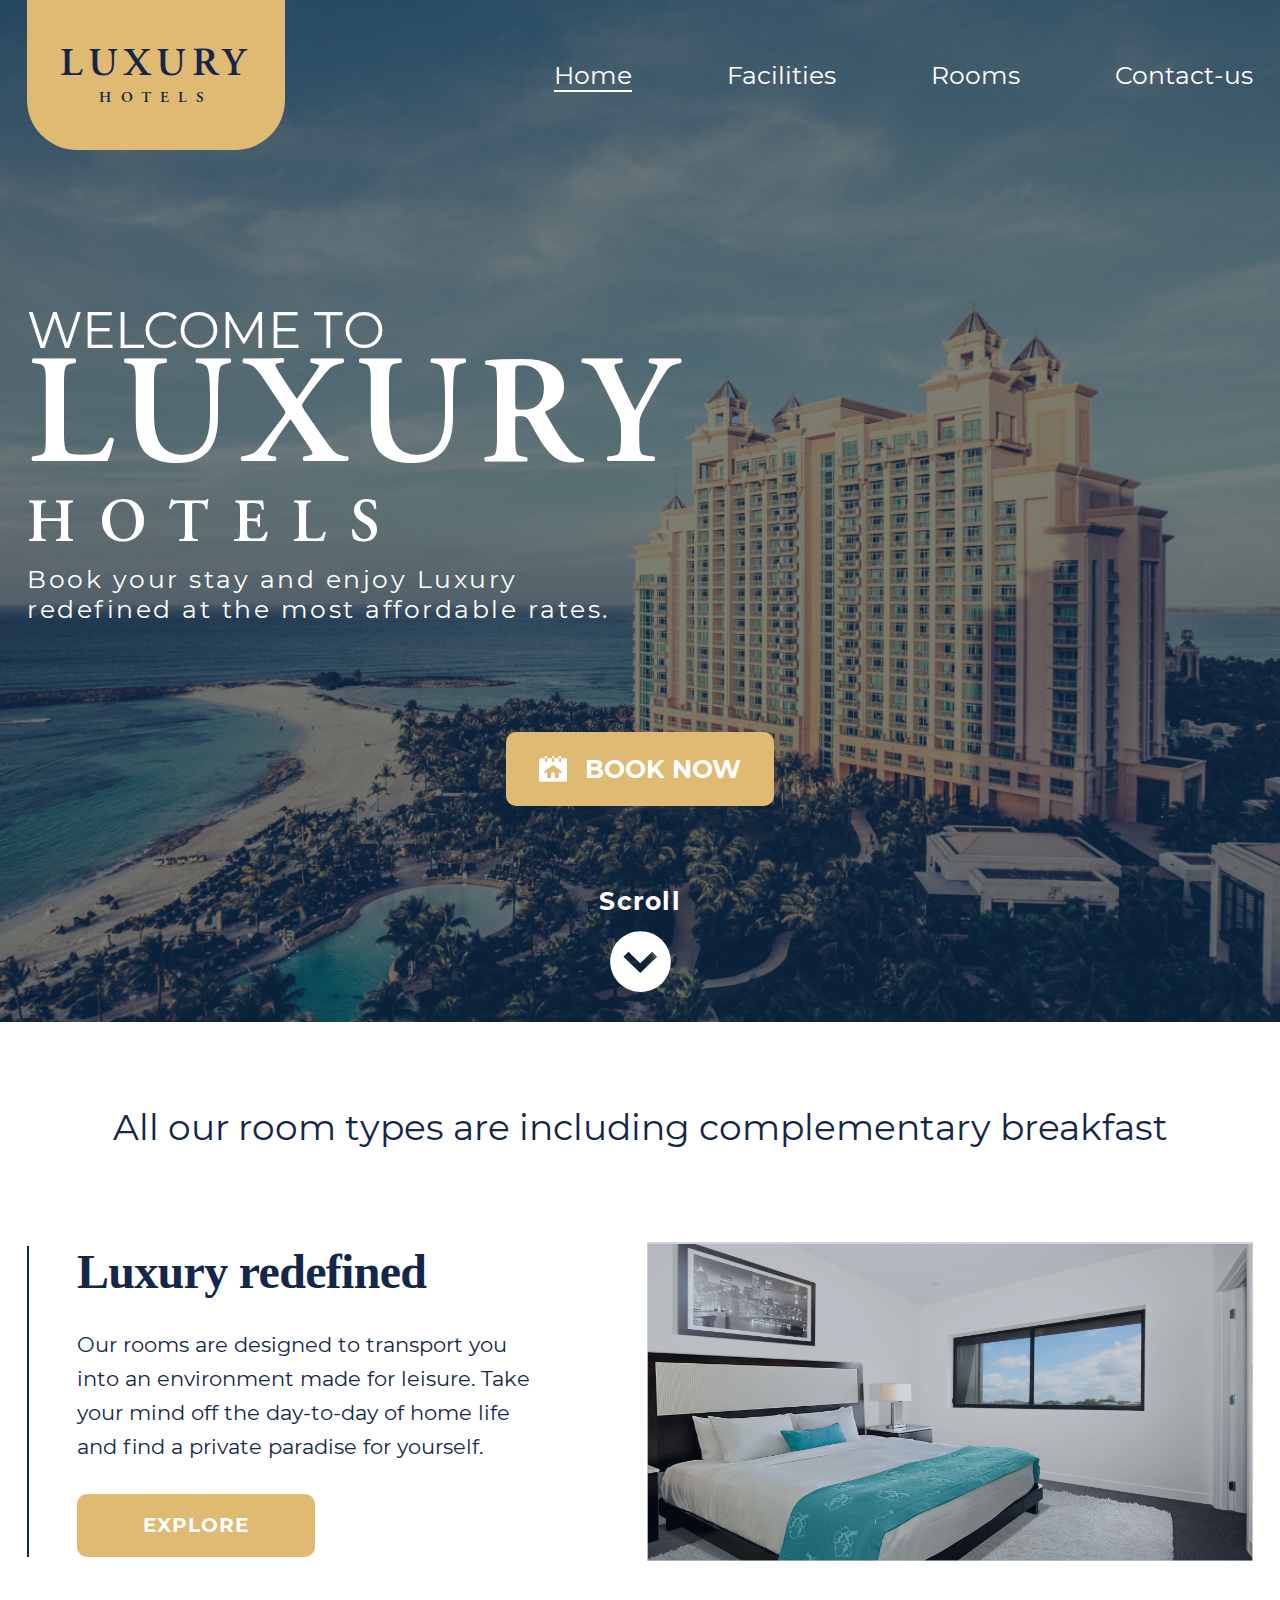
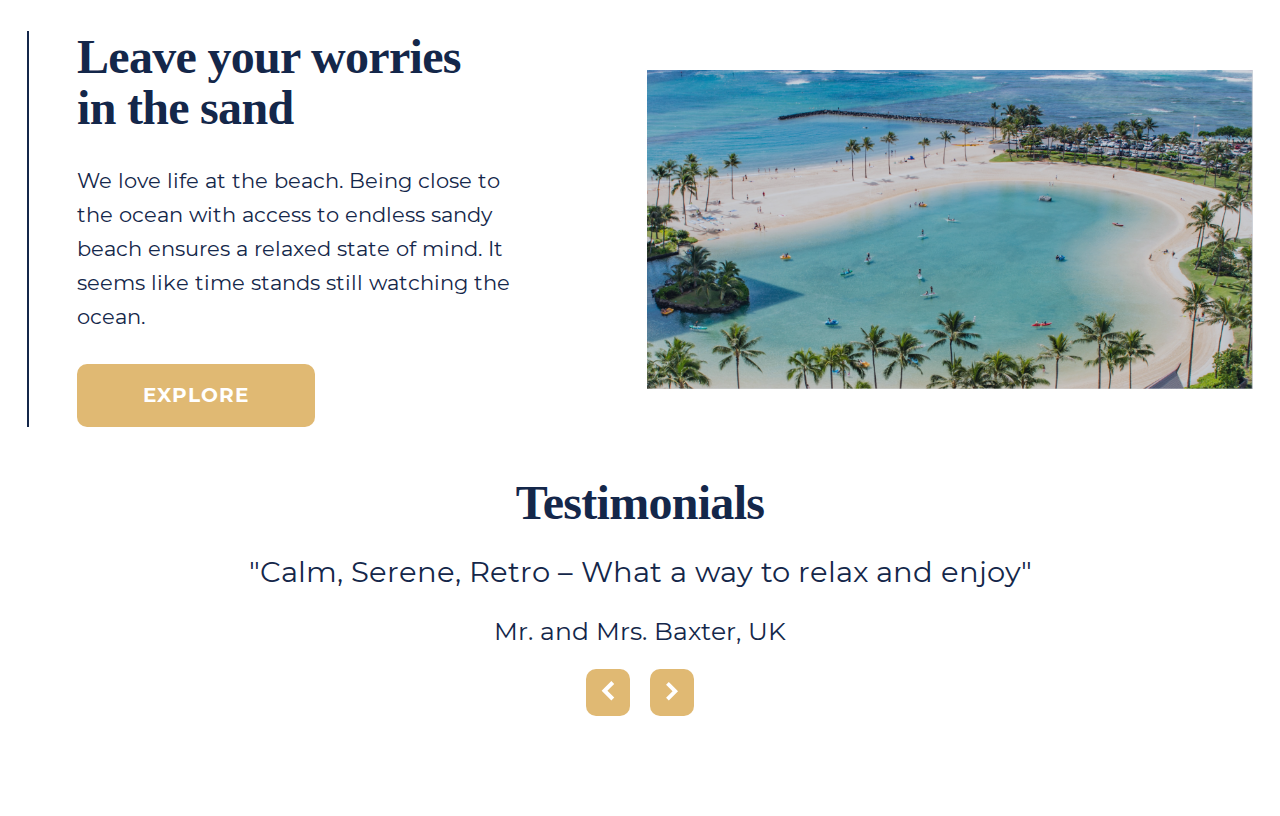
==== commit 26a52428: "adaptive (new)" ====
--- a/index.html
+++ b/index.html
@@ -151,7 +151,7 @@
         </div>
     </section>
     <!-- THIS IS FOOTER --> <!-- THIS IS FOOTER -->
-    <footer class="footer">
+    <!-- <footer class="footer">
         <div class="footer__container">
             <div class="footer__logo-block">
                 <a href="" class="footer__logo-link">
@@ -209,7 +209,7 @@
                 </form>
             </div>
         </div>
-    </footer>
+    </footer> -->
     <!-- THIS IS FOOTER --> <!-- THIS IS FOOTER -->
 </body>
 </html>--- a/style/home.css
+++ b/style/home.css
@@ -457,6 +457,11 @@
     .offer {
         flex-direction: column-reverse;
     }
+    
+    .offers {
+        margin: 0 auto;
+        padding: 23px 5px 41px;
+    }
 
     .offers__container .offer+.offer {
         margin-top: 25px;
@@ -480,9 +485,9 @@
     }
 
     .offer__description {
-        font-size: 11px;
+        font-size: 12px;
         max-width: 307px;
-        line-height: 15px;
+        line-height: 16px;
         padding: 0 10px 9px;
     }
 
@@ -502,5 +507,20 @@
         border-bottom-right-radius: 14px;
         border-bottom-left-radius: 14px;
     }
+
+    .testimonials__title {
+        font-size: 28px;
+    }
+
+    testimonials__text {
+        font-size: 13px;
+        margin-bottom: 4px;
+    }
     
-}
+    testimonials__name {
+        font-size: 11px;
+        line-height: 23px;
+    }
+}
+    
+}
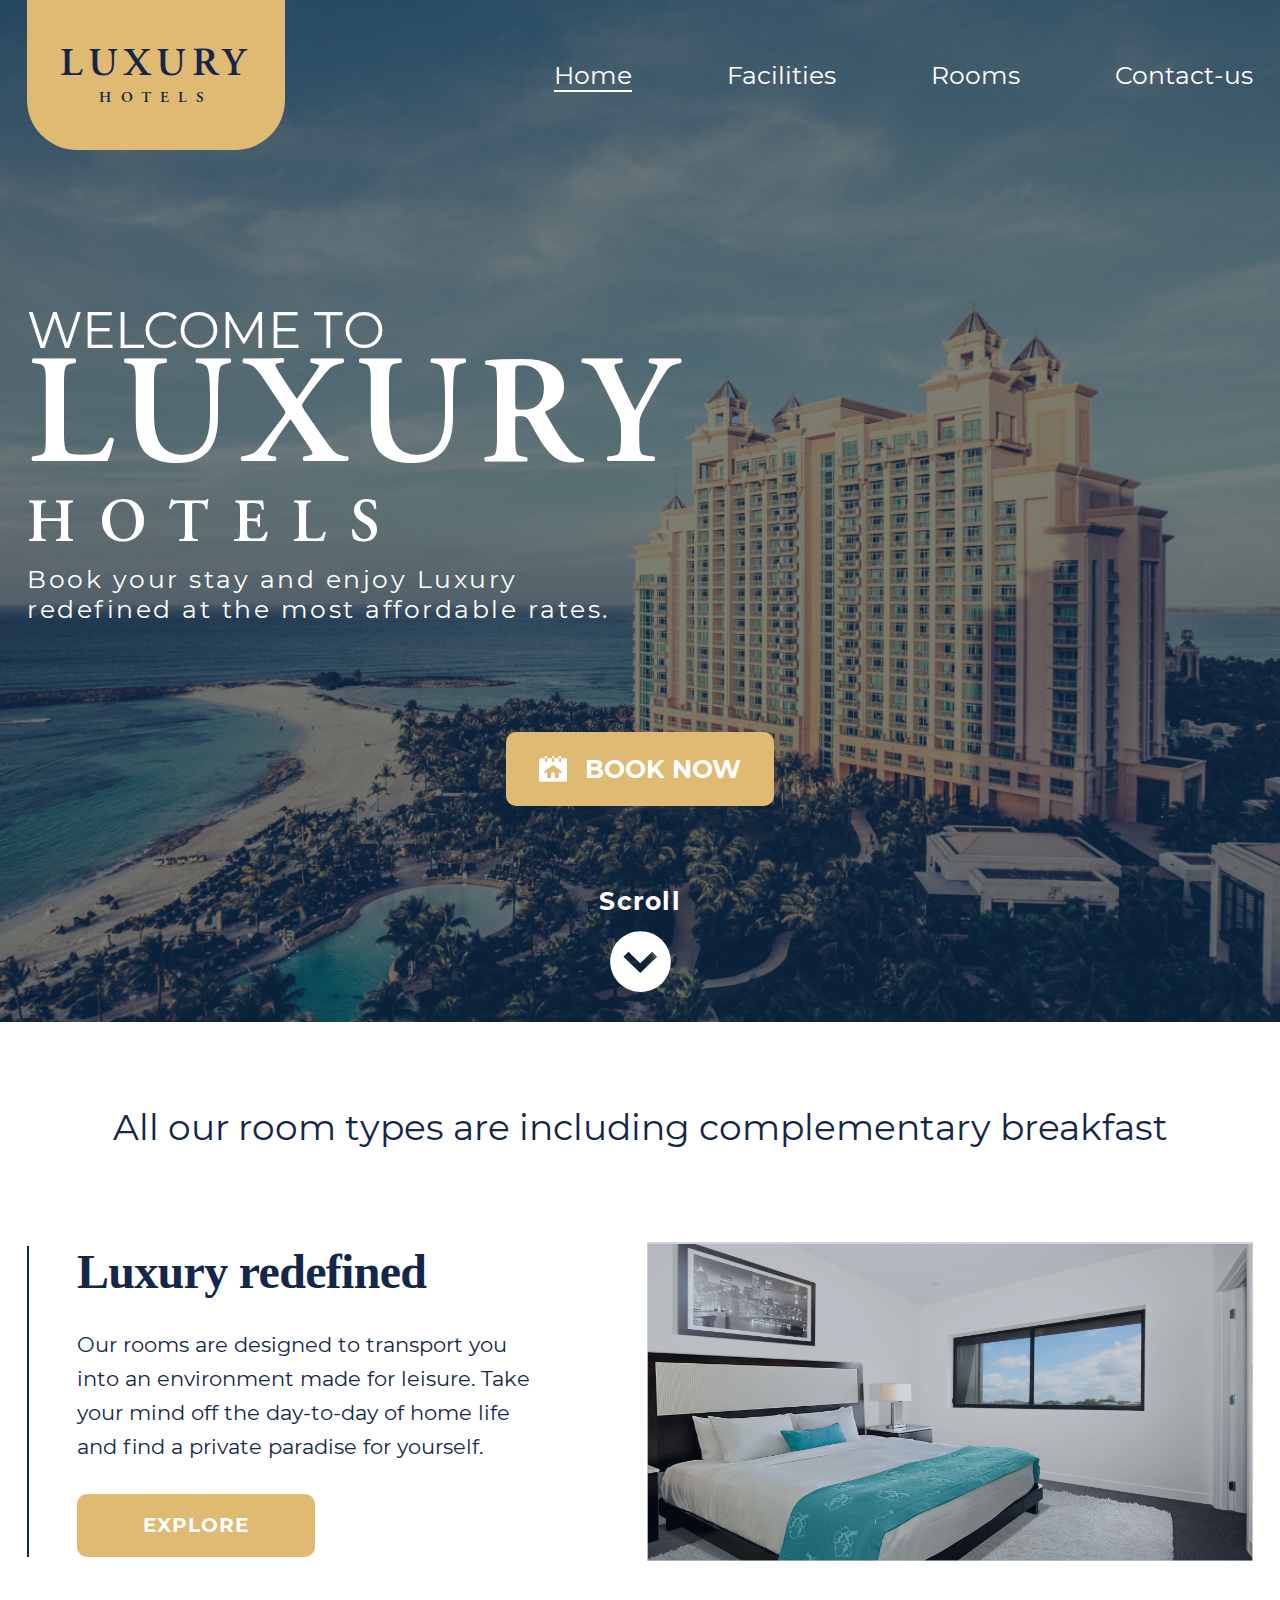
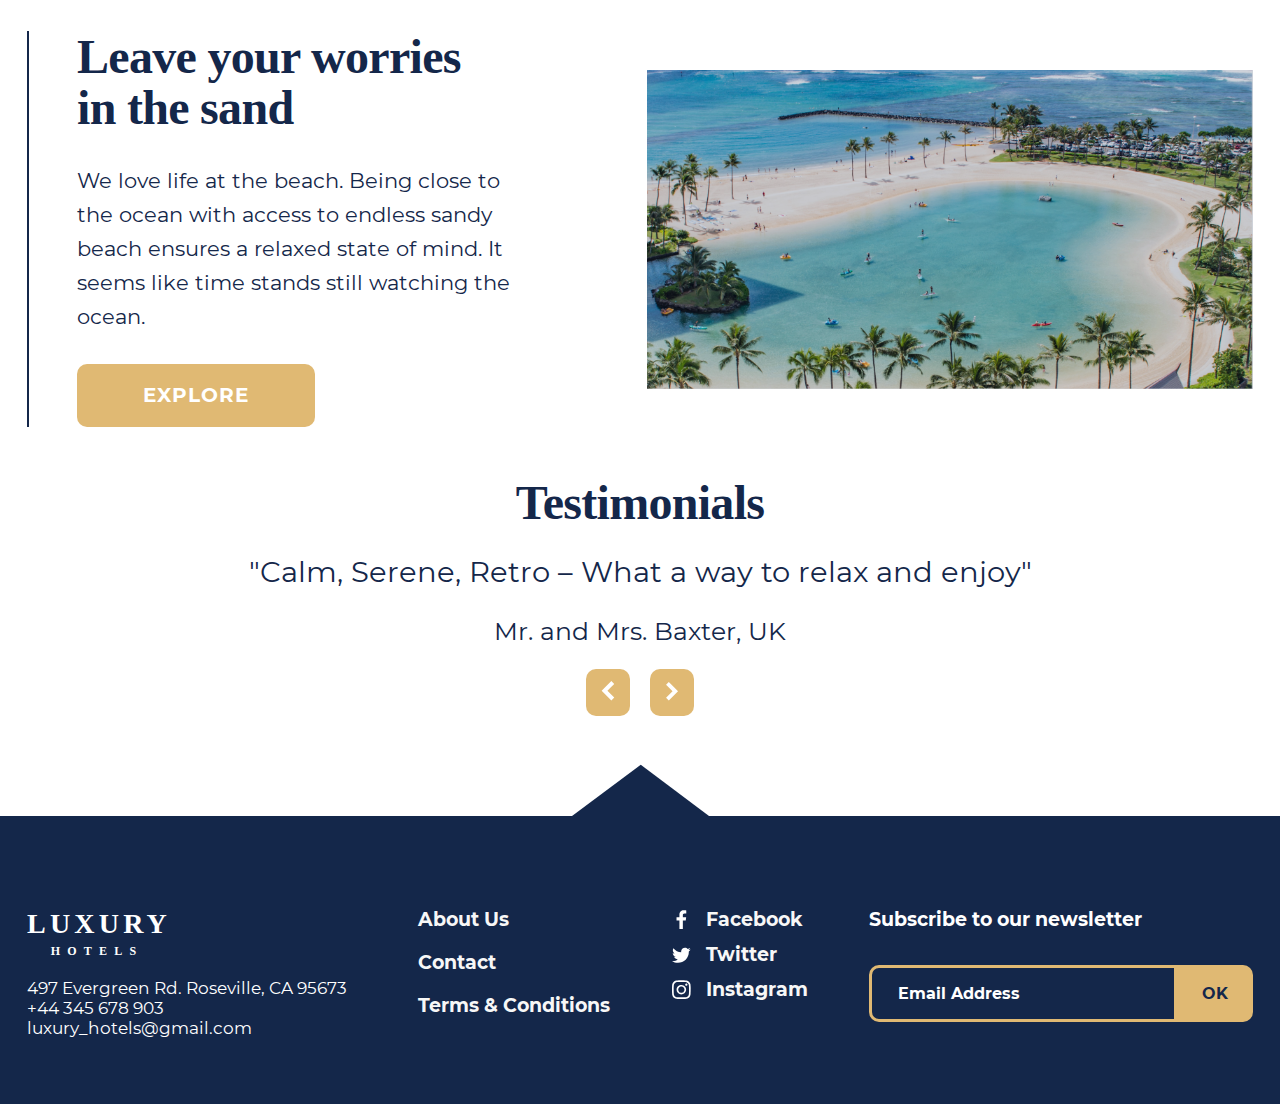
==== commit ad35cca3: "test" ====
--- a/index.html
+++ b/index.html
@@ -151,7 +151,7 @@
         </div>
     </section>
     <!-- THIS IS FOOTER --> <!-- THIS IS FOOTER -->
-    <!-- <footer class="footer">
+    <footer class="footer">
         <div class="footer__container">
             <div class="footer__logo-block">
                 <a href="" class="footer__logo-link">
@@ -178,7 +178,9 @@
                             <svg width="19" height="19" viewBox="0 0 10 19" fill="none" xmlns="http://www.w3.org/2000/svg">
                                 <path fill-rule="evenodd" clip-rule="evenodd" d="M6.34657 19V10.5H9.24657L9.66157 7.18104H6.34657V5.10304C6.34657 4.17004 6.65757 3.44404 8.00557 3.44404H9.76857V0.433038C9.35357 0.433038 8.32057 0.333038 7.17657 0.333038C6.59883 0.293557 6.01941 0.37999 5.47834 0.586364C4.93727 0.792738 4.44747 1.11413 4.04278 1.52834C3.63808 1.94254 3.32815 2.43967 3.13439 2.98539C2.94064 3.5311 2.86768 4.11237 2.92057 4.68904V7.17704H0.0205688V10.496H2.92057V18.996L6.34657 19Z" fill="white"/>
                             </svg>
-                            Facebook
+                            <span class="footer__contacts-text">
+                                Facebook
+                            </span>
                         </a>
                     </li>
                     <li>
@@ -186,15 +188,19 @@
                             <svg width="19" height="16" viewBox="0 0 19 16" fill="none" xmlns="http://www.w3.org/2000/svg">
                                 <path fill-rule="evenodd" clip-rule="evenodd" d="M5.93158 15.8079C7.36514 15.8208 8.78692 15.548 10.1139 15.0054C11.4408 14.4627 12.6464 13.6612 13.6601 12.6474C14.6738 11.6337 15.4754 10.4282 16.0181 9.1012C16.5607 7.77424 16.8335 6.35246 16.8206 4.91889V4.39989C17.5452 3.84838 18.1757 3.18309 18.6876 2.42989C17.9921 2.73224 17.2598 2.94139 16.5096 3.05189C17.2808 2.56758 17.8655 1.83663 18.1686 0.977891C17.4193 1.39498 16.617 1.70882 15.7836 1.91089C15.4328 1.51559 15.0014 1.20003 14.5184 0.985446C14.0354 0.770864 13.5121 0.662242 12.9836 0.666891C11.971 0.68312 11.0044 1.09258 10.2884 1.80867C9.57227 2.52476 9.1628 3.49132 9.14658 4.50389C9.12173 4.7845 9.15579 5.06721 9.24658 5.33389C7.72067 5.26018 6.22813 4.86124 4.86894 4.16379C3.50975 3.46635 2.31529 2.4865 1.36558 1.28989C1.02421 1.89025 0.845324 2.56927 0.846577 3.25989C0.860265 3.88669 1.01682 4.50209 1.30431 5.05923C1.59181 5.61637 2.00266 6.10055 2.50558 6.47489C1.88217 6.46202 1.27352 6.28285 0.742577 5.95589C0.741565 6.84403 1.05249 7.70431 1.62108 8.38659C2.18967 9.06886 2.97981 9.52978 3.85358 9.68889C3.51569 9.77865 3.16539 9.81243 2.81658 9.78889C2.57025 9.80672 2.32291 9.77265 2.09058 9.68889C2.34362 10.4582 2.82819 11.1305 3.47797 11.6138C4.12776 12.0971 4.91103 12.3678 5.72058 12.3889C4.35745 13.4536 2.68017 14.0369 0.950577 14.0479C0.636197 14.0659 0.320989 14.0322 0.0175781 13.9479C1.73361 15.1942 3.80801 15.8494 5.92858 15.8149" fill="white"/>
                             </svg>
-                            Twitter
+                            <span class="footer__contacts-text">
+                                Twitter
+                            </span>
                         </a>
                     </li>
                     <li>
                         <a href="" class="footer__sotial-item">
                             <svg width="19" height="20" viewBox="0 0 19 20" fill="none" xmlns="http://www.w3.org/2000/svg">
                                 <path fill-rule="evenodd" clip-rule="evenodd" d="M9.35354 1.99204C10.5987 1.94407 11.8457 1.97747 13.0865 2.09204C13.6885 2.08447 14.2865 2.18996 14.8495 2.40304C15.6263 2.76499 16.2506 3.38926 16.6125 4.16604C16.8251 4.73052 16.9296 5.32994 16.9205 5.93304C16.9205 6.86604 17.0205 7.17704 17.0205 9.66604C17.0685 10.9112 17.0351 12.1582 16.9205 13.399C16.9281 14.001 16.8226 14.599 16.6095 15.162C16.2476 15.9388 15.6233 16.5631 14.8465 16.925C14.2835 17.1381 13.6855 17.2436 13.0835 17.236C12.1505 17.236 11.8395 17.336 9.35054 17.336C8.10629 17.3829 6.86031 17.3485 5.62054 17.233C5.01859 17.2406 4.42057 17.1351 3.85754 16.922C3.08143 16.5611 2.45725 15.9383 2.09454 15.163C1.88146 14.6 1.77597 14.002 1.78354 13.4C1.78354 12.467 1.68354 12.156 1.68354 9.66704C1.63556 8.42186 1.66897 7.17487 1.78354 5.93404C1.77597 5.33209 1.88146 4.73407 2.09454 4.17104C2.2755 3.78613 2.52105 3.43506 2.82054 3.13304C3.06371 2.77033 3.43351 2.51143 3.85754 2.40704C4.42057 2.19396 5.01859 2.08847 5.62054 2.09604C6.86137 1.98147 8.10836 1.94807 9.35354 1.99604V1.99204ZM9.35354 0.333041C8.07504 0.286325 6.79487 0.319723 5.52054 0.433041C4.73969 0.432144 3.96527 0.57415 3.23554 0.852041C2.60628 1.05731 2.03674 1.41331 1.57654 1.88904C1.10081 2.34924 0.744806 2.91878 0.539539 3.54804C0.21189 4.26297 0.067871 5.04837 0.120539 5.83304C0.00722166 7.10737 -0.026177 8.38754 0.0205394 9.66604C-0.0263443 10.9459 0.00705452 12.2274 0.120539 13.503C0.118853 14.2823 0.259493 15.0553 0.535539 15.784C0.740806 16.4133 1.09681 16.9828 1.57254 17.443C2.03274 17.9188 2.60228 18.2748 3.23154 18.48C3.96027 18.7561 4.73328 18.8967 5.51254 18.895C6.78819 19.0085 8.06971 19.0419 9.34954 18.995C10.6294 19.0419 11.9109 19.0085 13.1865 18.895C13.9658 18.8967 14.7388 18.7561 15.4675 18.48C16.0933 18.2649 16.6617 17.9099 17.1295 17.442C17.5974 16.9742 17.9524 16.4058 18.1675 15.78C18.4436 15.0513 18.5842 14.2783 18.5825 13.499C18.5825 12.462 18.6825 12.151 18.6825 9.66204C18.7294 8.38221 18.696 7.10069 18.5825 5.82504C18.5842 5.04578 18.4436 4.27277 18.1675 3.54404C17.9623 2.91478 17.6063 2.34524 17.1305 1.88504C16.6702 1.4109 16.101 1.0563 15.4725 0.852041C14.7438 0.57451 13.9704 0.43251 13.1905 0.433041C11.9149 0.319554 10.6334 0.286155 9.35354 0.333041ZM9.35354 4.89604C8.7243 4.88577 8.09942 5.00213 7.51606 5.23821C6.93269 5.47429 6.40275 5.82526 5.95775 6.27026C5.51276 6.71525 5.16178 7.24519 4.92571 7.82856C4.68963 8.41192 4.57327 9.0368 4.58354 9.66604C4.58354 10.6095 4.86329 11.5317 5.38743 12.3161C5.91156 13.1005 6.65654 13.7119 7.52814 14.0729C8.39974 14.434 9.35883 14.5284 10.2841 14.3444C11.2094 14.1603 12.0593 13.706 12.7264 13.0389C13.3935 12.3718 13.8478 11.5219 14.0319 10.5966C14.2159 9.67133 14.1215 8.71224 13.7604 7.84064C13.3994 6.96904 12.788 6.22407 12.0036 5.69993C11.2192 5.1758 10.297 4.89604 9.35354 4.89604ZM9.35354 12.777C8.94294 12.7845 8.53506 12.7091 8.15424 12.5554C7.77343 12.4017 7.4275 12.1728 7.13712 11.8825C6.84673 11.5921 6.61786 11.2462 6.46416 10.8653C6.31045 10.4845 6.23508 10.0766 6.24254 9.66604C6.23508 9.25545 6.31045 8.84756 6.46416 8.46675C6.61786 8.08593 6.84673 7.74 7.13712 7.44962C7.4275 7.15924 7.77343 6.93036 8.15424 6.77666C8.53506 6.62296 8.94294 6.54758 9.35354 6.55504C9.76413 6.54758 10.172 6.62296 10.5528 6.77666C10.9336 6.93036 11.2796 7.15924 11.57 7.44962C11.8603 7.74 12.0892 8.08593 12.2429 8.46675C12.3966 8.84756 12.472 9.25545 12.4645 9.66604C12.472 10.0766 12.3966 10.4845 12.2429 10.8653C12.0892 11.2462 11.8603 11.5921 11.57 11.8825C11.2796 12.1728 10.9336 12.4017 10.5528 12.5554C10.172 12.7091 9.76413 12.7845 9.35354 12.777ZM14.3315 3.54704C14.1059 3.54704 13.8853 3.61396 13.6976 3.73933C13.51 3.86471 13.3638 4.04291 13.2774 4.2514C13.191 4.45989 13.1684 4.68931 13.2125 4.91064C13.2565 5.13197 13.3652 5.33528 13.5247 5.49485C13.6843 5.65442 13.8876 5.76309 14.1089 5.80712C14.3303 5.85114 14.5597 5.82855 14.7682 5.74219C14.9767 5.65583 15.1549 5.50958 15.2802 5.32195C15.4056 5.13431 15.4725 4.91371 15.4725 4.68804C15.4699 4.38624 15.3489 4.09753 15.1355 3.88412C14.922 3.6707 14.6333 3.54965 14.3315 3.54704Z" fill="white"/>
-                            </svg>                                
-                            Instagram
+                            </svg>    
+                            <span class="footer__contacts-text">
+                                Instagram
+                            </span>
                         </a>
                     </li>
                 </ul>
@@ -209,7 +215,7 @@
                 </form>
             </div>
         </div>
-    </footer> -->
+    </footer>
     <!-- THIS IS FOOTER --> <!-- THIS IS FOOTER -->
 </body>
 </html>--- a/style/header.css
+++ b/style/header.css
@@ -7,7 +7,7 @@
 }
 
 .header {
-    background: url(/img/backgroundHeader.png) no-repeat 50%;
+    background: url(../img/background-header.png) no-repeat 50%;
     background-size: cover;
 }
 
@@ -240,25 +240,82 @@
 }
 
 @media (max-width: 800px) {
+
+    .top-header__title {
+        font-size: 30px;
+    }
+
+    .top-header__sub-title {
+        font-size: 12px;
+        letter-spacing: 7px;
+    }
+
+    .top-header {
+        flex-direction: column;
+        margin-bottom: 55px;
+    }
+    
+    .top-header__menu {
+        margin-top: 7px;
+    }
+
+    .top-header__menu-link {
+        text-decoration: none;
+        color: #FFFFFF;
+        font-style: normal;
+        font-weight: normal;
+        font-size: 18px;
+        transition: 0.4s;
+        border-bottom: 2px solid transparent;
+    }
     
     .top-header__menu-list li + li {
         padding-left: 30px;
     }
 
     .bottom-header__title-top {
-        font-size: calc(50px - 50%);
+        font-size: 29px;
+        line-height: 23px;
+        margin-bottom: 9px;
     }
     
     .bottom-header__title {
-        font-size: 118px;
+        font-size: 98px;
         margin: 0;
+        line-height: 74px;
     }
     
     .bottom-header__title-bottom {
         display: block;
-        font-size: 38px;
+        font-size: 29px;
         line-height: 25px;
-        margin-bottom: 23px;
+        margin-bottom: 14px;
+    }
+
+    .bottom-header__text-info {
+        margin-bottom: 47px;
+    }
+
+    .bottom-header__title-text {
+        font-size: 17px;
+        letter-spacing: 0.1em;
+        max-width: 470px;
+    }
+
+    .bottom-header__button {
+        font-size: 17px;
+        margin-bottom: 25px;
+        padding: 13px 27px;
+    }
+
+    .scroll-element__button {
+        font-size: 18px;
+    }
+
+    .scroll-element__img {
+        margin: 3px 0 17px;
+        width: 30px;
+        height: auto;
     }
 }
 
@@ -288,13 +345,14 @@
     }
 
     .bottom-header__title {
-        font-size: 100px;
+        font-size: 85px;
+        line-height: 70px;
     }
 
     .bottom-header__title-bottom {
         font-size: 34px;
-        line-height: 4px;
-        letter-spacing: 16.2px;
+        line-height: 29px;
+        letter-spacing: 5.2px;
         margin-bottom: 23px;
     }
 
@@ -318,8 +376,8 @@
     }
 
     .scroll-element__img {
-        width: 40px;
-        height: 40px;
+        width: 33px;
+        height: auto;
     }
 }
 
@@ -395,7 +453,7 @@
 
     .scroll-element__img {
         width: 30px;
-        height: 30px;
+        height: auto;
     }
 }
 
@@ -462,9 +520,4 @@
     .scroll-element__button {
         font-size: 16px;
     }
-
-    .scroll-element__img {
-        width: 30px;
-        height: 30px;
-    }
 }--- a/style/home.css
+++ b/style/home.css
@@ -369,7 +369,7 @@
     }
 
     .offers__including {
-        font-size: 15px;
+        font-size: 17px;
         margin-bottom: 25px;
     }
 
@@ -394,7 +394,7 @@
     }
 
     .offer__description {
-        font-size: 11px;
+        font-size: 13px;
         max-width: 307px;
         line-height: 15px;
         padding-bottom: 17px
@@ -402,7 +402,7 @@
 
     .offer__button {
         font-size: 9.5px;
-        padding: 2px 21px;
+        padding: 4px 25px;
         border-radius: 9px;
     }
 
@@ -411,18 +411,18 @@
     }    
 
     .testimonials__title {
-        font-size: 26px;
+        font-size: 30px;
         letter-spacing: -0.7px;
     }
 
     .testimonials__text {
-        font-size: 11px;
+        font-size: 16px;
         line-height: 15px;
         margin-bottom: 4px;
     }
 
     .testimonials__name {
-        font-size: 10px;
+        font-size: 13px;
         line-height: 23px;
     }
 
@@ -441,7 +441,7 @@
     }
 
     .testimonials__button-svg {
-        width:10px;
+        width: 13px;
         height: auto;
     }
 
@@ -460,7 +460,7 @@
     
     .offers {
         margin: 0 auto;
-        padding: 23px 5px 41px;
+        padding: 23px 4px 33px;
     }
 
     .offers__container .offer+.offer {
@@ -512,15 +512,14 @@
         font-size: 28px;
     }
 
-    testimonials__text {
+    .testimonials__text {
         font-size: 13px;
         margin-bottom: 4px;
     }
     
-    testimonials__name {
+    .testimonials__name {
         font-size: 11px;
         line-height: 23px;
     }
 }
     
-}
--- a/style/footer.css
+++ b/style/footer.css
@@ -157,7 +157,85 @@
 
 
 @media (max-width: 1080px) {
-    
+    .footer__container {
+        display: flex;
+        justify-content: space-between;
+        flex-direction: column;
+        padding: 36px 27px 40px 27px;
+    }
+
+    .footer__logo-block {
+        max-width: 330px;
+        width: 100%;
+        align-self: center;
+    }
+
+    .footer__logo-link {
+        max-width: 100%;
+    }
+
+    .footer__logo-title {
+        text-align: center;
+    }
+
+    .footer__contacts-menu {
+        list-style-type: none;
+        display: flex;
+        justify-content: center;
+    }
+
+    .footer__contacts-menu li+li {
+        padding-left: 22px;
+        padding-top: 0;
+    }
+
+    .footer__logo-text {
+        display: none;
+    }
+
+    .footer__contacts-text {
+        display: none;
+    }
+
+    .footer__sotial-menu {
+        display: flex;
+        justify-content: center;
+        align-items: center;
+        margin: 10px 0 15px;
+    }
+
+    .footer__sotial-menu li+li {
+        padding-left: 22px;
+        padding-top: 0;
+    }
+
+    .footer__sotial-item svg {
+        margin-right: 0;
+        width: 26px;
+        height: 26px;
+    }
+    
+
+    .footer__form {
+        display: flex;
+        justify-content: center;
+    }
+
+    .footer__foorm-label {
+        text-align: center;
+        margin-bottom: 0;
+        font-weight: 400;
+    }
+
+    
+    .footer__form-input {
+        padding: 16px 26px;
+        font-weight: 400;
+        font-size: 16px;
+        border: 3px solid #E0B973;
+        border-bottom-left-radius: 10px;
+        border-top-left-radius: 10px;
+    }
 
 }
 
@@ -166,6 +244,40 @@
 }
 
 @media (max-width: 576px) {
+
+    .footer::before {
+        top: -24px;
+        z-index: -1;
+    }
+
+    .footer__container {
+        padding: 16px 27px 16px 27px;
+    }
+
+    .footer__contacts-item {
+        font-size: 14px;
+    }
+
+    .footer__foorm-label {
+        font-size: 14px;
+        margin-bottom: 4px;
+    }
+
+    .footer__form-input {
+        padding: 3px 12px;
+        font-weight: 400;
+        font-size: 14px;
+        border: 3px solid #E0B973;
+        border-bottom-left-radius: 10px;
+        border-top-left-radius: 10px;
+    }
+    
+
+    .footer__form-button {
+        font-size: 13px;
+        color: #14274A;
+        padding: 11px 14px;
+    }
     
 }
 
@@ -173,6 +285,14 @@
 
 }
 
-@media (max-width: 360px) and (min-width: 320px) {
-    
+@media (max-width: 380px) and (min-width: 320px) {
+    
+    .footer__contacts-item {
+        font-size: 12px;
+    }
+
+    .footer__contacts-menu li+li {
+        padding-left: 17px;
+        padding-top: 0;
+    }
 }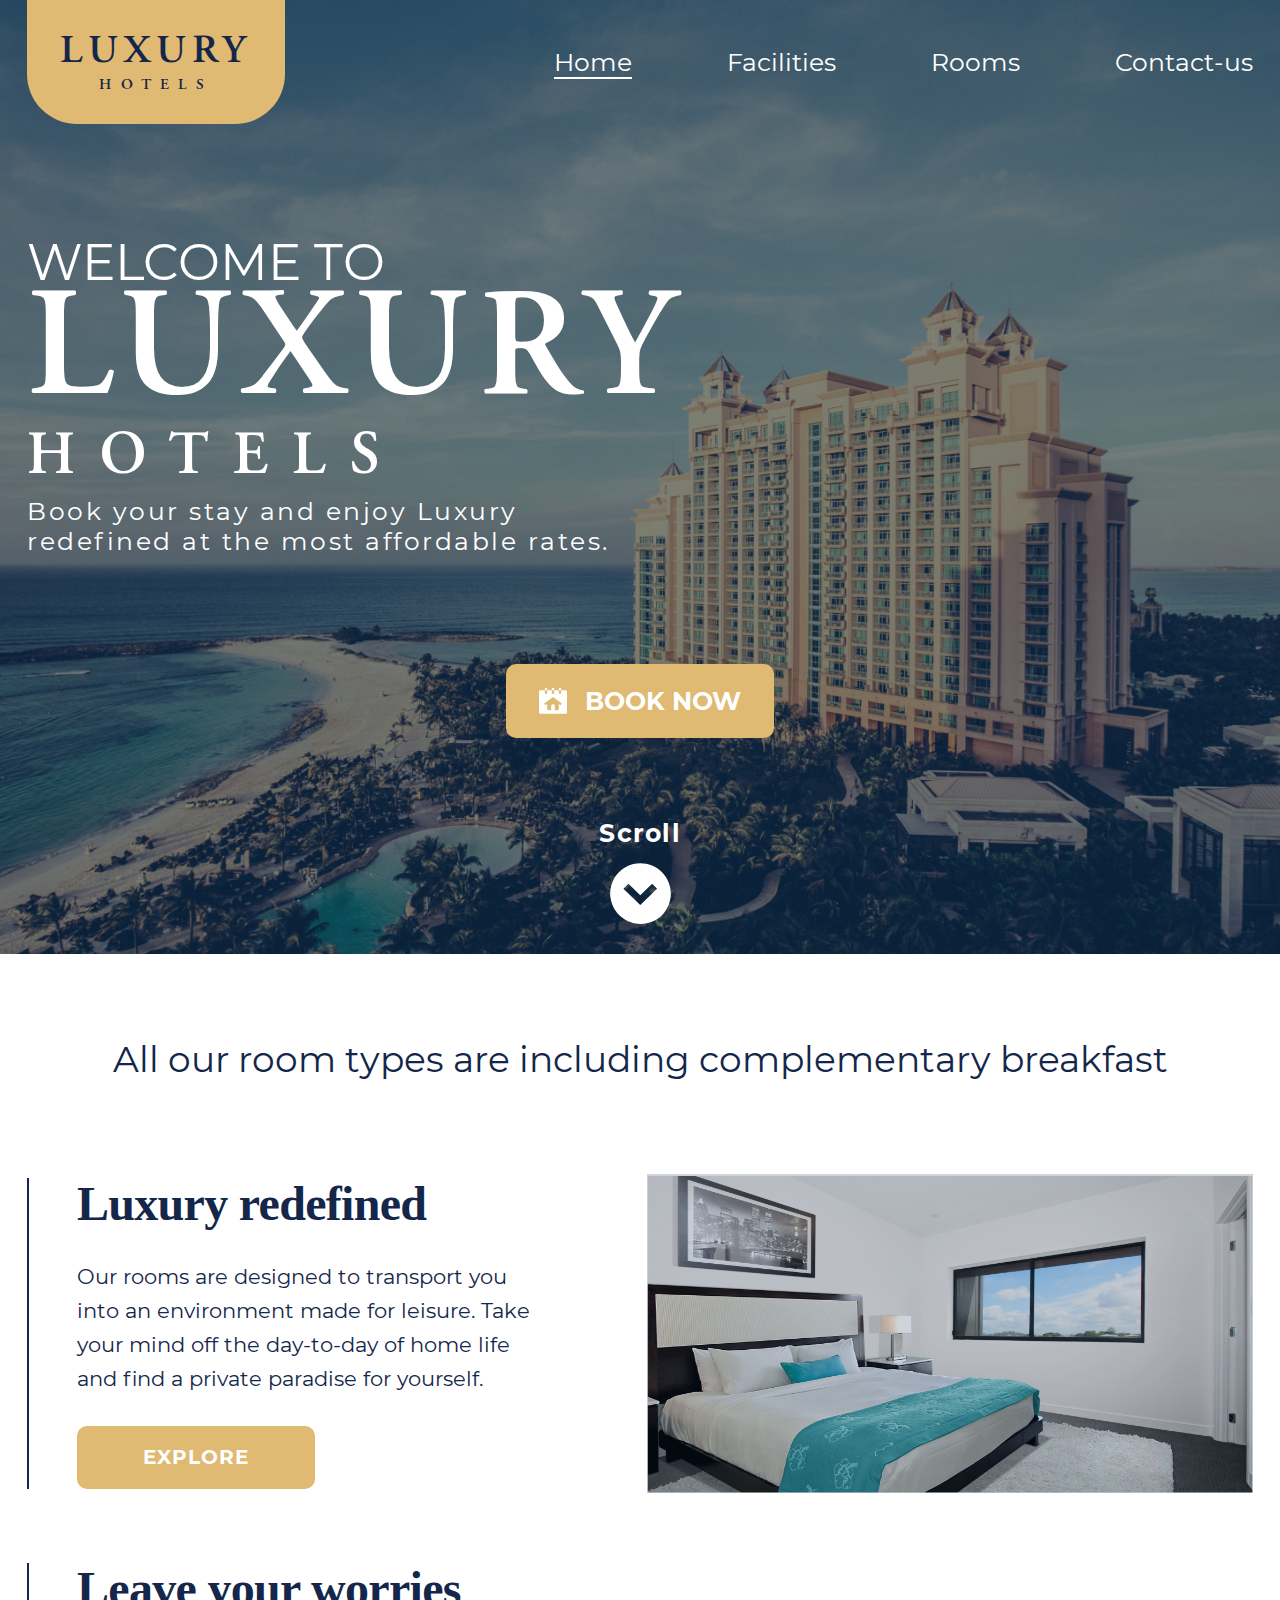
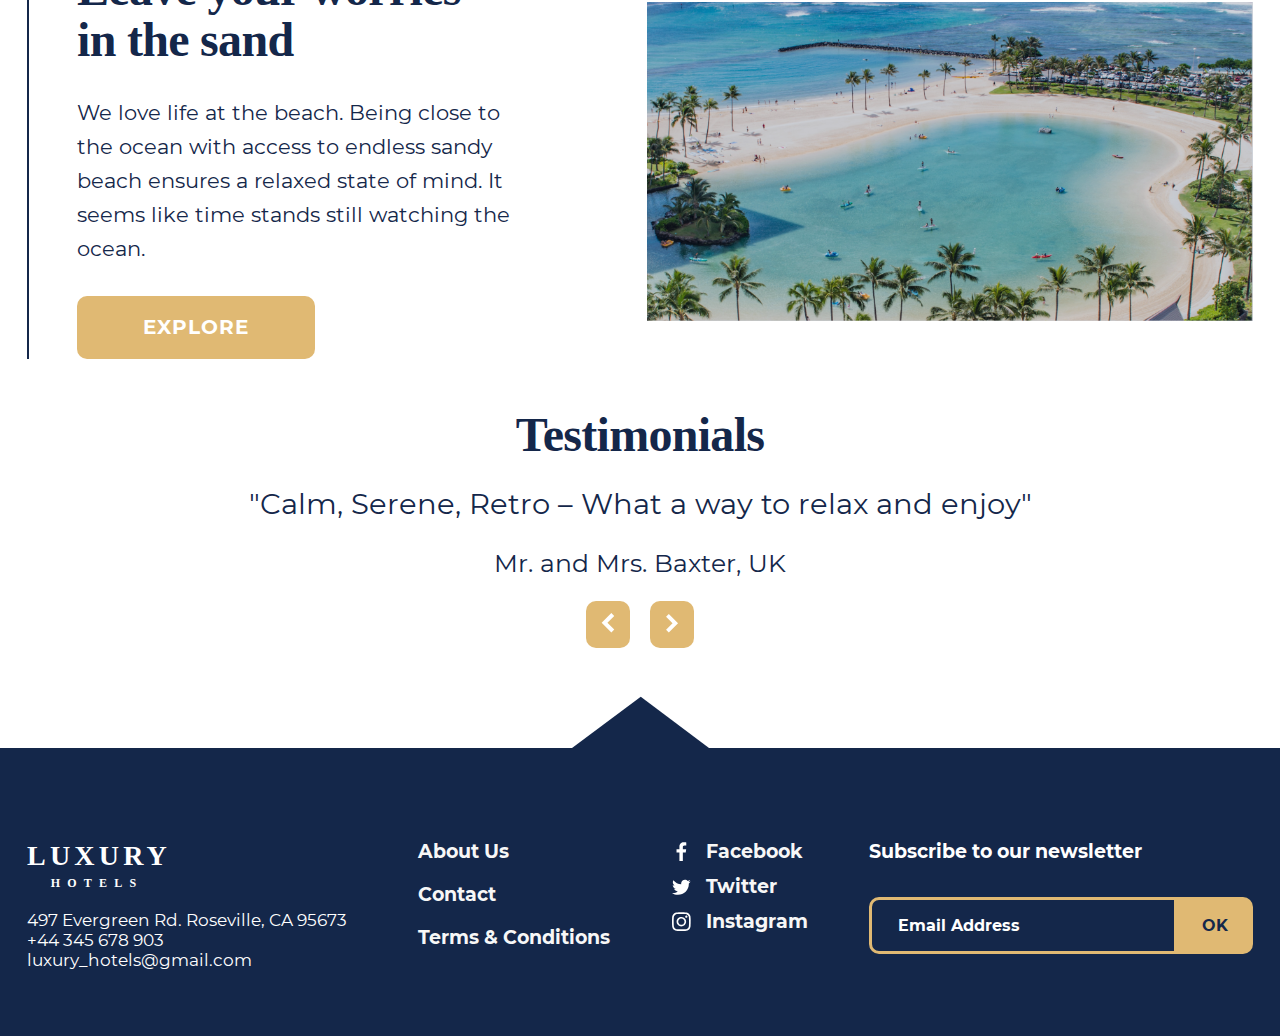
==== commit be821fe8: "test" ====
--- a/index.html
+++ b/index.html
@@ -51,7 +51,7 @@
         <div class="header__container">
             <div class="top-header">
                 <div class="top-header__contain-link">
-                    <a href="" class="top-header__link">
+                    <a href="index.html" class="top-header__link">
                         <h1 class="top-header__title">LUXURY</h1>
                         <span class="top-header__sub-title">HOTELS</span>
                     </a>
--- a/style/header.css
+++ b/style/header.css
@@ -6,11 +6,6 @@
     font-family: Montserrat;
 }
 
-.header {
-    background: url(../img/background-header.png) no-repeat 50%;
-    background-size: cover;
-}
-
 .header__container {
     margin: 0 auto;
     max-width: 1498px;
@@ -187,6 +182,12 @@
 /* MOBILE */
 
 @media (max-width: 1520px) {
+
+    .top-header__link {
+        display: block;
+        text-decoration: none;
+        padding: 29px 33px;
+    }
     
     .header__container {
         margin: 0 auto;
@@ -194,7 +195,7 @@
     }
 
     .top-header {
-        margin-bottom: 150px;
+        margin-bottom: 108px;
     }
 }
 
@@ -266,7 +267,11 @@
         font-weight: normal;
         font-size: 18px;
         transition: 0.4s;
-        border-bottom: 2px solid transparent;
+        /* border-bottom: 2px solid transparent; */
+    }
+
+    .top-header__menu-link--active {
+        border-bottom: 1px solid rgb(255, 255, 255);
     }
     
     .top-header__menu-list li + li {
--- a/style/home.css
+++ b/style/home.css
@@ -1,3 +1,8 @@
+.header {
+    background: url(../img/background-header.png) no-repeat 50%;
+    background-size: cover;
+}
+
 .offers {
     background: #fff;
     padding: 83px 0 109px;
--- a/style/footer.css
+++ b/style/footer.css
@@ -123,8 +123,11 @@
     font-weight: 700;
     font-size: 16px;
     border: 3px solid #E0B973;
-    border-bottom-left-radius: 10px;
-    border-top-left-radius: 10px;
+    border-radius: 10px;
+    -moz-border-radius: 10px; 
+    -webkit-border-radius: 10px; 
+    border-bottom-right-radius: 0px;
+    border-top-right-radius: 0px;
 }
 
 .footer__form-input:focus,
@@ -161,7 +164,11 @@
         display: flex;
         justify-content: space-between;
         flex-direction: column;
-        padding: 36px 27px 40px 27px;
+        padding: 17px 27px 40px 27px;
+    }
+
+    .footer::before {
+        top: -39px;
     }
 
     .footer__logo-block {
@@ -191,6 +198,10 @@
 
     .footer__logo-text {
         display: none;
+    }
+
+    .footer__logo-link {
+        max-width: 100%;
     }
 
     .footer__contacts-text {
@@ -214,7 +225,10 @@
         width: 26px;
         height: 26px;
     }
-    
+
+    .footer__sotial-item svg path{
+        fill: #73dee0;
+    }
 
     .footer__form {
         display: flex;
@@ -223,23 +237,32 @@
 
     .footer__foorm-label {
         text-align: center;
-        margin-bottom: 0;
+        margin: 0 0 2px;
         font-weight: 400;
     }
 
+
+    .footer__form-button {
+        padding: 14px 25px;
+    }
     
     .footer__form-input {
-        padding: 16px 26px;
+        padding: 14px 26px;
         font-weight: 400;
         font-size: 16px;
         border: 3px solid #E0B973;
-        border-bottom-left-radius: 10px;
-        border-top-left-radius: 10px;
     }
 
 }
 
 @media (max-width: 800px) {
+    .footer__logo-link {
+        margin-bottom: 10px;
+    }
+
+    .footer__contacts-item {
+        font-size: 13px;
+    }
 
 }
 
@@ -251,16 +274,12 @@
     }
 
     .footer__container {
-        padding: 16px 27px 16px 27px;
-    }
-
-    .footer__contacts-item {
-        font-size: 14px;
+        padding: 16px 27px 37px 27px;
     }
 
     .footer__foorm-label {
         font-size: 14px;
-        margin-bottom: 4px;
+        margin-bottom: 4px 0 2px;
     }
 
     .footer__form-input {
@@ -268,8 +287,6 @@
         font-weight: 400;
         font-size: 14px;
         border: 3px solid #E0B973;
-        border-bottom-left-radius: 10px;
-        border-top-left-radius: 10px;
     }
     
 
